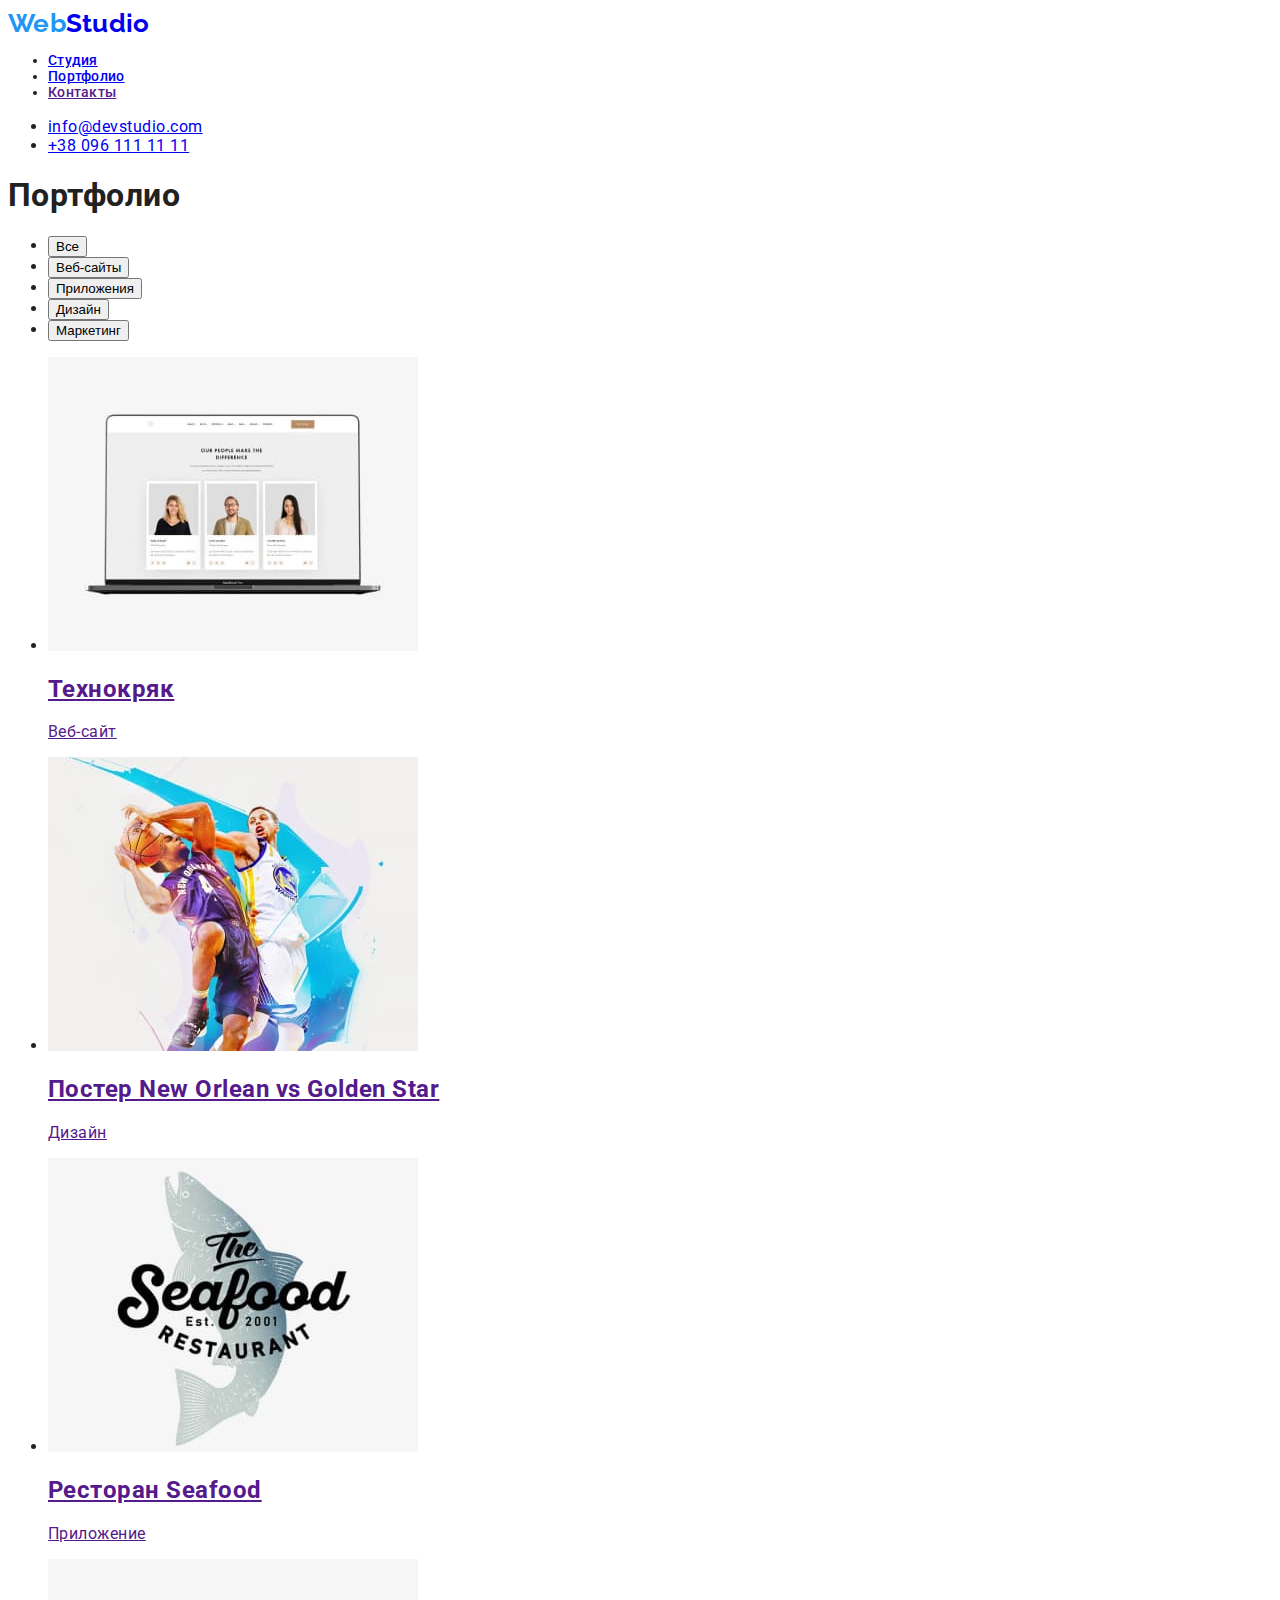
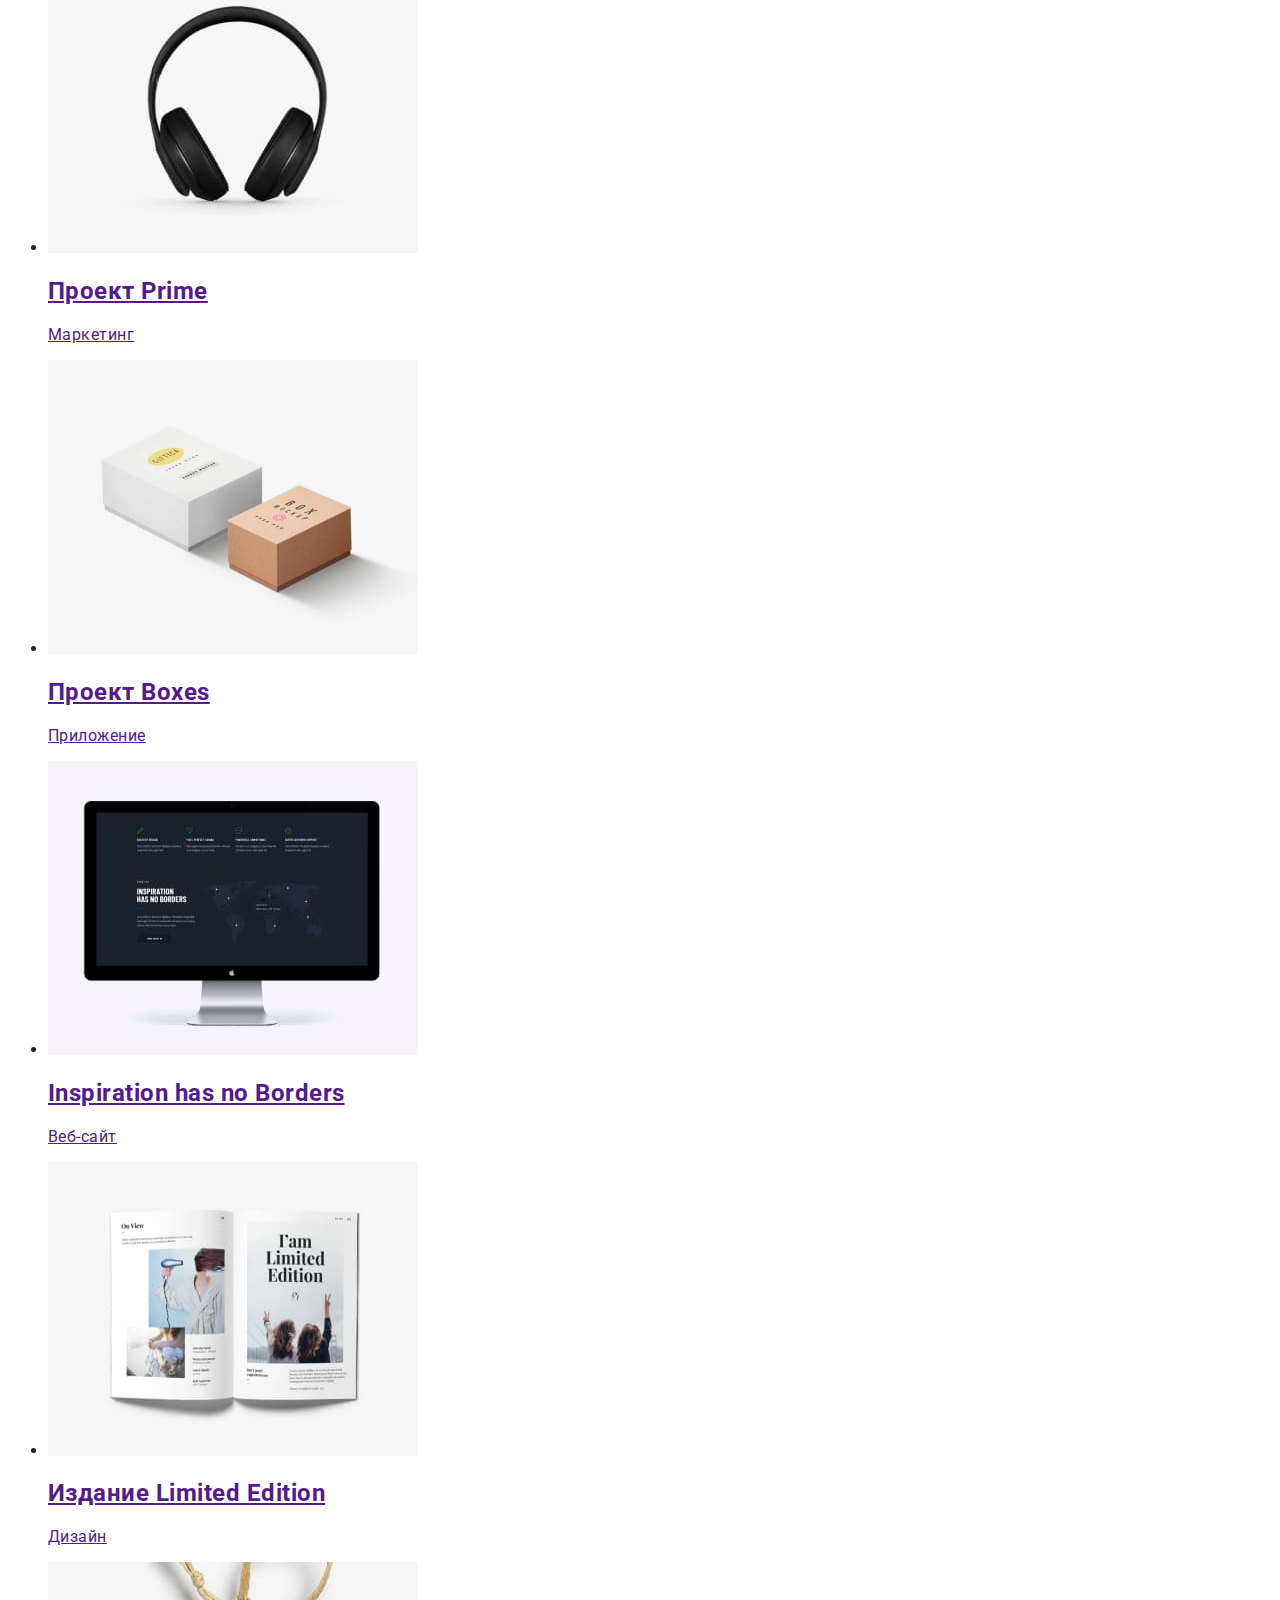
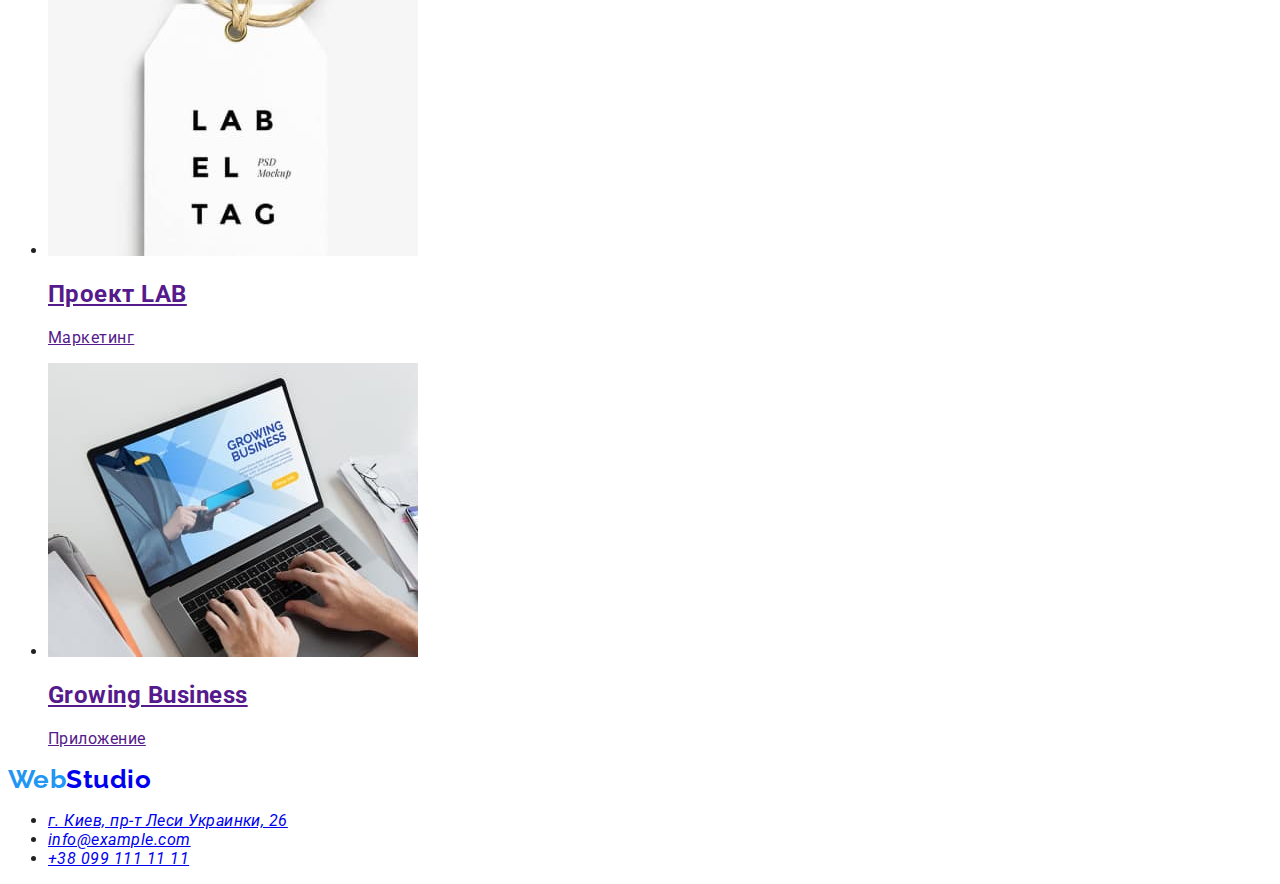
==== portfolio.html @ fef7ecb9 "добавив портфолио с классами, та трохи css" ====
<!DOCTYPE html>
<html lang="ru">
<head>
    <meta charset="UTF-8">
    <meta http-equiv="X-UA-Compatible" content="IE=edge">
    <meta name="viewport" content="width=device-width, initial-scale=1.0">
    <link rel="preconnect" href="https://fonts.googleapis.com">
    <link rel="preconnect" href="https://fonts.gstatic.com" crossorigin>
    <link href="https://fonts.googleapis.com/css2?family=Montserrat:wght@400;700&family=Raleway:wght@700&family=Roboto:wght@400;500;700;900&display=swap" 
    rel="stylesheet">
    <link rel="stylesheet" href="prettier.json">
    <link rel="stylesheet" href="./css/styles.css">
    <title>Web Studio</title>
</head>
<body>
    <header> 
        <nav class="navigation">
            <a class="logo" href="./index.html"><span class="logo-blue">Web</span>Studio</a>
            <ul class="navigation-list list">
                <li class="navigation-item"><a href="./index.html">Студия</a></li>
                <li class="navigation-item"><a href="./portfolio.html">Портфолио</a></li>
                <li class="navigation-item"><a href="">Контакты</a></li>
            </ul>
        </nav>
        <ul class="comtact-list list">
            <li><a href="mailto:info@devstudio.com">info@devstudio.com</a></li>
            <li><a href="tel:+380961111111">+38 096 111 11 11</a></li>
        </ul>
    </header>
        <main>
            <section>
                <h1>Портфолио</h1>
                <ul>
                    <li><button type="button">Все</button></li>
                    <li><button type="button">Веб-сайты</button></li>
                    <li><button type="button">Приложения</button></li>
                    <li><button type="button">Дизайн</button></li>
                    <li><button type="button">Маркетинг</button></li>
                </ul>
                <ul>
                    <li>
                        <a href=""><img src="./images/tech.jpg" alt="браузер на ноуте" width="370">
                            <h2>Технокряк</h2>
                            <p>Веб-сайт</p>
                        </a>
                        
                    </li>
                    <li>
                        <a href=""><img src="./images/basketball.jpg" alt="баскетбол" width="370">
                        <h2>Постер New Orlean vs Golden Star</h2>
                        <p>Дизайн</p>
                        </a>
                    </li>
                    <li>
                        <a href=""><img src="./images/seafood.jpg" alt="сиафуд лого" width="370">
                        <h2>Ресторан Seafood</h2>
                        <p>Приложение</p>
                        </a>
                    </li>
                    <li>
                        <a href=""><img src="./images/prime.jpg" alt="наушники" width="370">
                        <h2>Проект Prime</h2>
                        <p>Маркетинг</p> </a>
                    </li>
                    <li>
                        <a href=""><img src="./images/boxes.jpg" alt="коробки" width="370">
                        <h2>Проект Boxes</h2>
                        <p>Приложение</p></a>
                    </li>
                    <li>
                        <a href=""><img src="./images/insperation.jpg" alt="моноблок эпл" width="370">
                        <h2>Inspiration has no Borders</h2>
                        <p>Веб-сайт</p></a>
                    </li>
                    <li>
                        <a href=""><img src="./images/limited.jpg" alt="журнал" width="370">
                        <h2>Издание Limited Edition</h2>
                        <p>Дизайн</p></a>
                    </li>
                    <li>
                        <a href=""><img src="./images/lab.jpg" alt="бирка" width="370">
                        <h2>Проект LAB</h2>
                        <p>Маркетинг</p></a>
                    </li>
                    <li>
                        <a href=""><img src="./images/busines.jpg" alt="работа на ноутбуке" width="370">
                        <h2>Growing Business</h2>
                        <p>Приложение</p></a>
                    </li>
                </ul>

        </section>
    </main>
    <footer>
        <a class="logo" href="./index.html"><span class="logo-blue">Web</span>Studio</a>
        <address>
        <ul class="adress-list">
            <li class="adress-item">
                    <a href="https://goo.gl/maps/iJpznAyeSHseySaG7" target="_blank" class="noopener" rel="noreferrer noopener nofollow" >
                г. Киев, пр-т Леси Украинки, 26</a></li>
            <li class="adress-item"><a href="mailto:info@example.com">info@example.com</a></li>
            <li class="adress-item"><a href="tel:+380991111111">+38 099 111 11 11</a></li>
        </ul>
    </address>
    </footer>
    
</body>
</html>
---- css/styles.css ----
:root {
    --secondary-color: #757575;
    --prime-color: #212121;
    --accent-color: #2196F3;
    --background-color: #ffffff;
}

body {
    font-family:Roboto,'Raleway', sans-serif;
    color: var(--prime-color);
    background-color: var(--background-color);
    letter-spacing: 0.03em;
}

.logo { 
text-decoration: none;
font-family: "Raleway";
font-weight: 700;
font-size: 26px;
line-height: 1.19;
}

.navigation,
.navigation-list {
    font-weight: 500;
    font-size: 14px;
    line-height: 1.14;
    letter-spacing: 0.02em;
}
.logo-blue {
    color: var(--accent-color);
}

.navigation-item {
}
.comtact-list {
}
.hero { 
    background-color:#2F303A;
}
.hero-title {
font-style: normal;
font-weight: 900;
font-size: 44px;
line-height: 1.36;

text-align: center;
letter-spacing: 0.06em;
text-transform: uppercase;
color: #FFFFFF;
}
.hero-btn {
    width: 200px;
    height: 50px;
    left: 700px;
    top: 430px;
    background: var(--accent-color);
    box-shadow: 0px 4px 4px rgba(0, 0, 0, 0.15);
    border-radius: 4px;

    font-weight: 700;
    font-size: 16px;
    line-height: 1.88px;
    letter-spacing: 0.06em;
    color: #FFFFFF;
}
.features {
}
.features-title {
}
.title {
}
.feateres-list {
}
.features-item {
}
.busines {
}
.busines-title {
}
.busines-list {
}
.busines-item {
}
.team {
}
.team-title {
}
.team-list {
}
.team-member {
}
.adress-list {
}
.adress-item {
}
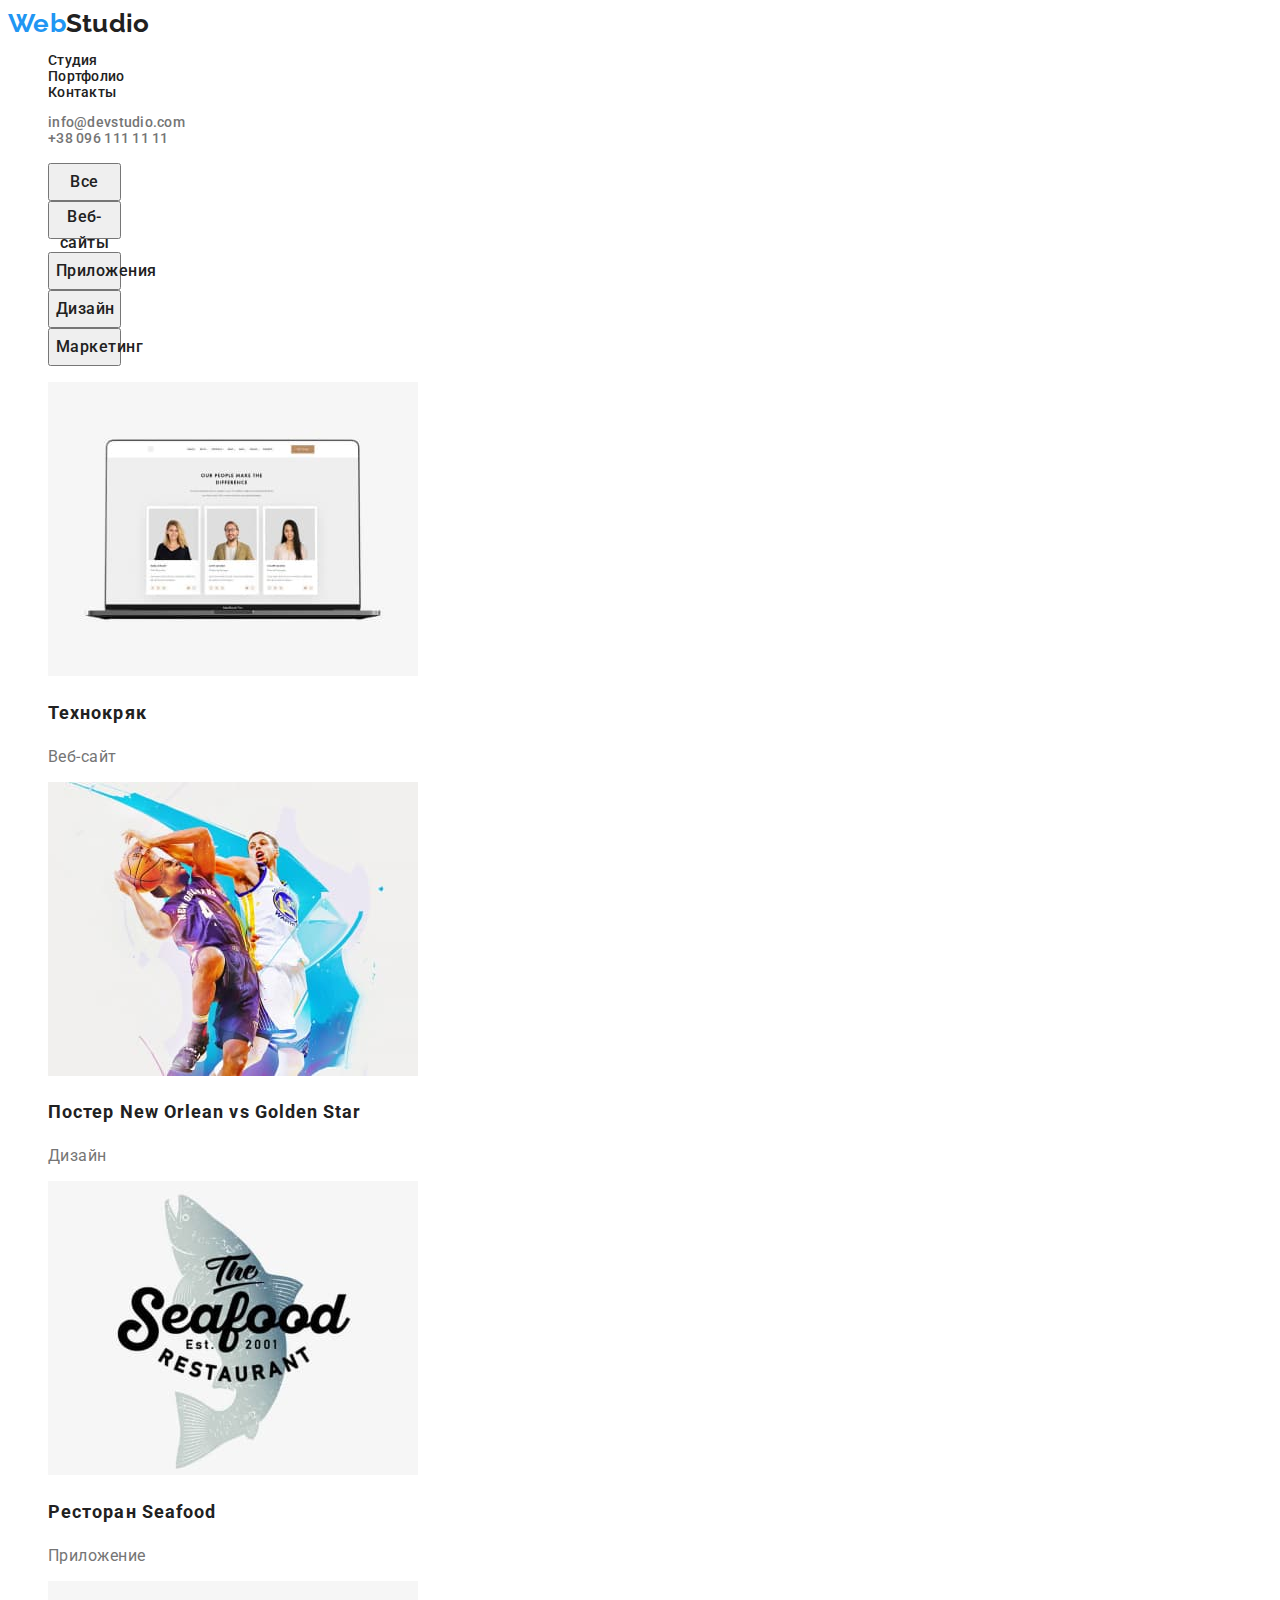
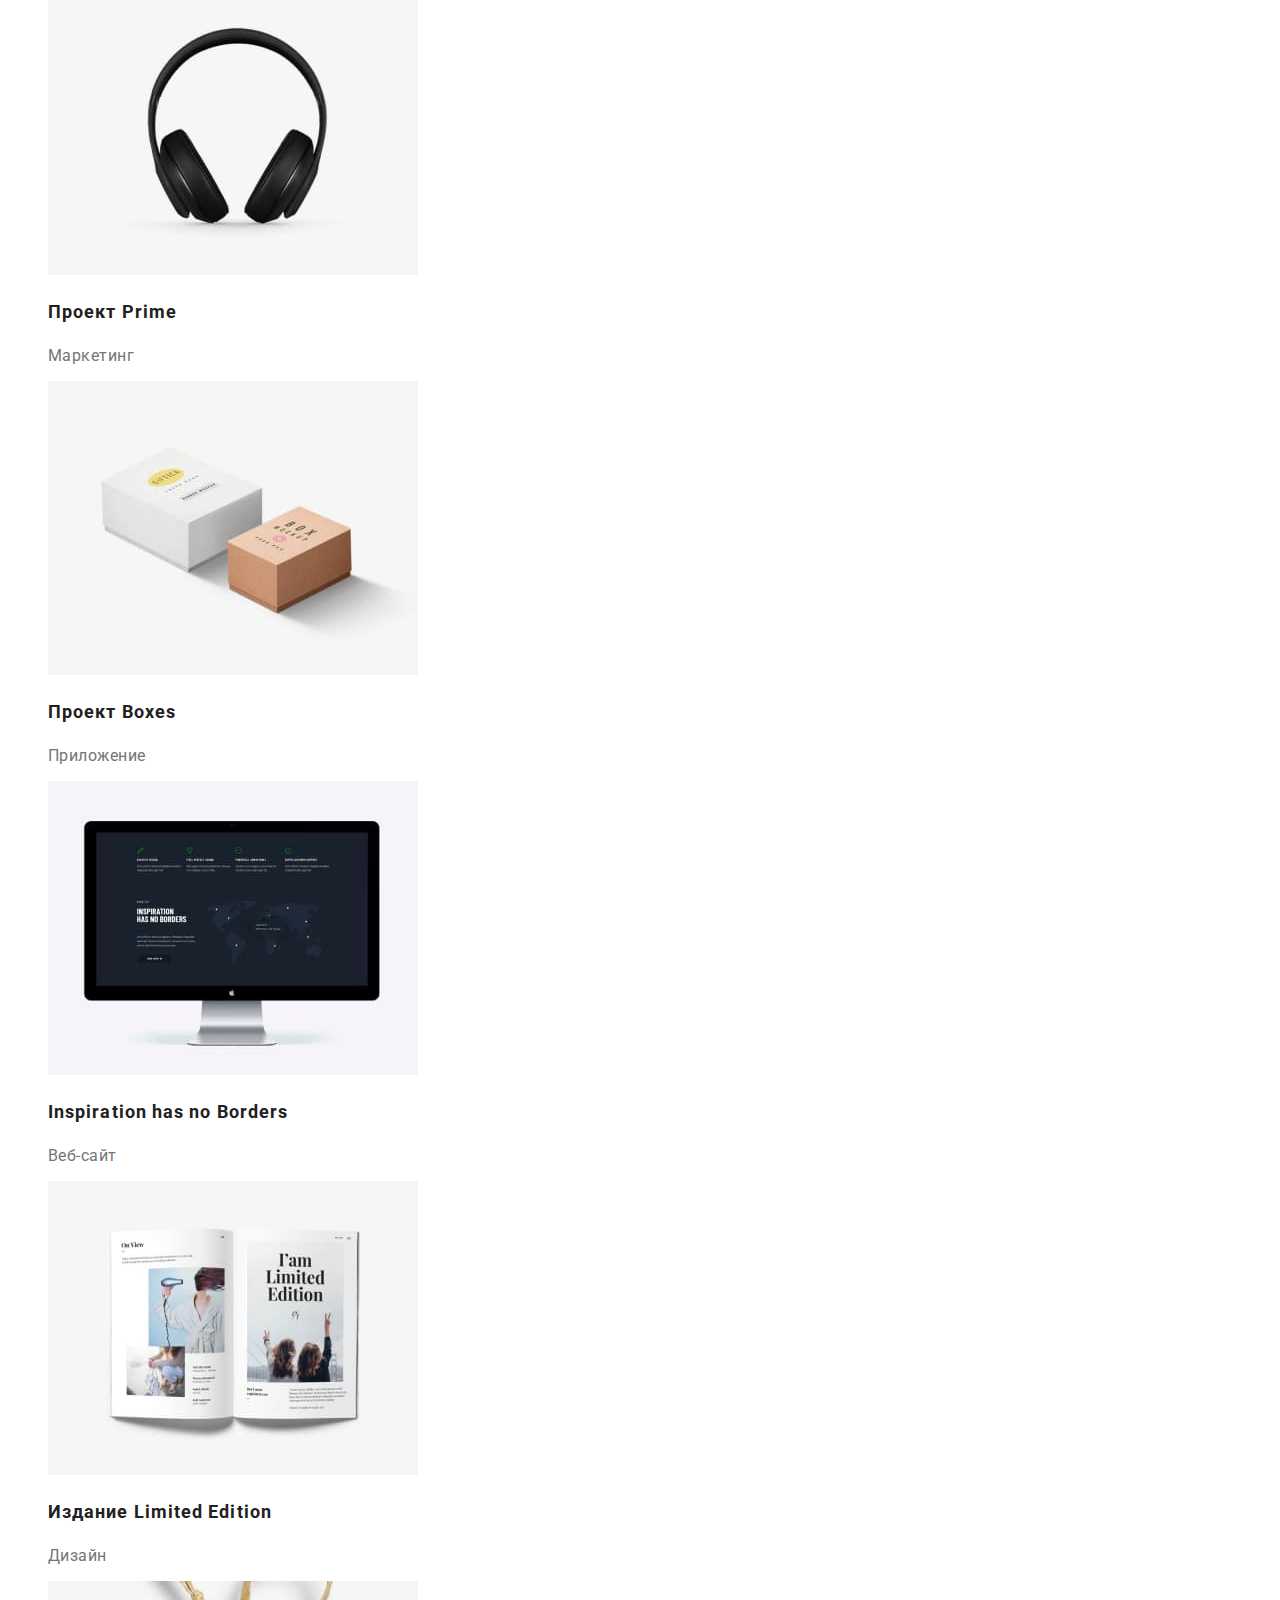
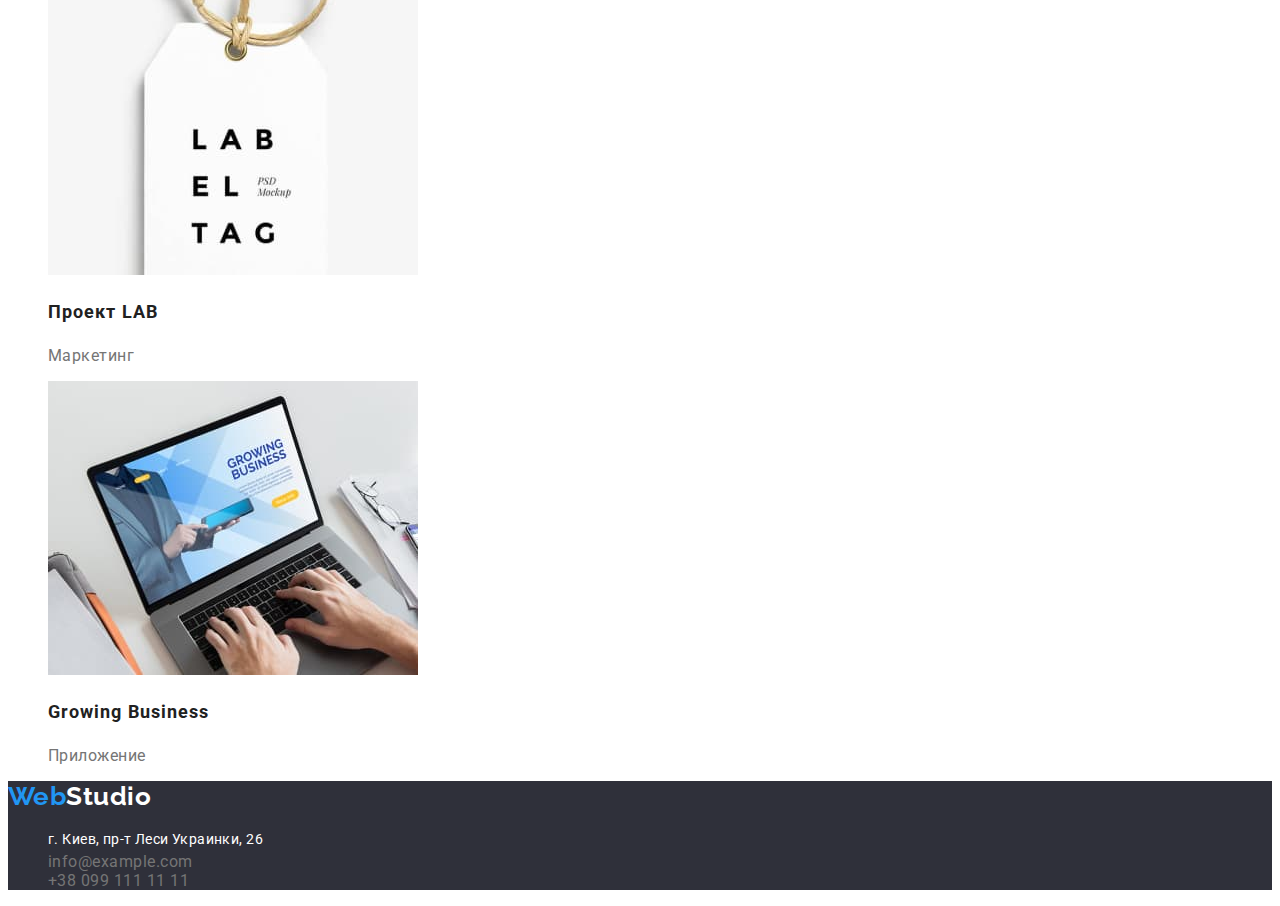
==== commit cc811c72: "finish homework" ====
--- a/portfolio.html
+++ b/portfolio.html
@@ -17,75 +17,75 @@
         <nav class="navigation">
             <a class="logo" href="./index.html"><span class="logo-blue">Web</span>Studio</a>
             <ul class="navigation-list list">
-                <li class="navigation-item"><a href="./index.html">Студия</a></li>
-                <li class="navigation-item"><a href="./portfolio.html">Портфолио</a></li>
-                <li class="navigation-item"><a href="">Контакты</a></li>
+                <li class="navigation-item"><a class="link" href="./index.html">Студия</a></li>
+                <li class="navigation-item"><a class="link" href="./portfolio.html">Портфолио</a></li>
+                <li class="navigation-item"><a class="link" href="">Контакты</a></li>
             </ul>
         </nav>
         <ul class="comtact-list list">
-            <li><a href="mailto:info@devstudio.com">info@devstudio.com</a></li>
-            <li><a href="tel:+380961111111">+38 096 111 11 11</a></li>
+            <li><a class="link" href="mailto:info@devstudio.com">info@devstudio.com</a></li>
+            <li><a class="link" href="tel:+380961111111">+38 096 111 11 11</a></li>
         </ul>
     </header>
         <main>
             <section>
-                <h1>Портфолио</h1>
-                <ul>
-                    <li><button type="button">Все</button></li>
-                    <li><button type="button">Веб-сайты</button></li>
-                    <li><button type="button">Приложения</button></li>
-                    <li><button type="button">Дизайн</button></li>
-                    <li><button type="button">Маркетинг</button></li>
+                <h1 class="visually-hidden">Портфолио</h1>
+                <ul class="filter-list">
+                    <li><button class="filter-btn" type="button">Все</button></li>
+                    <li><button class="filter-btn" type="button">Веб-сайты</button></li>
+                    <li><button class="filter-btn" type="button">Приложения</button></li>
+                    <li><button class="filter-btn" type="button">Дизайн</button></li>
+                    <li><button class="filter-btn" type="button">Маркетинг</button></li>
                 </ul>
-                <ul>
+                <ul class="portfolio-list">
                     <li>
-                        <a href=""><img src="./images/tech.jpg" alt="браузер на ноуте" width="370">
-                            <h2>Технокряк</h2>
+                        <a class="link" href=""><img src="./images/tech.jpg" alt="браузер на ноуте" width="370">
+                            <h2 class="portfolio-title">Технокряк</h2>
                             <p>Веб-сайт</p>
                         </a>
                         
                     </li>
                     <li>
-                        <a href=""><img src="./images/basketball.jpg" alt="баскетбол" width="370">
-                        <h2>Постер New Orlean vs Golden Star</h2>
-                        <p>Дизайн</p>
+                        <a class="link" href=""><img src="./images/basketball.jpg" alt="баскетбол" width="370">
+                            <h2 class="portfolio-title">Постер New Orlean vs Golden Star</h2>
+                            <p class="portfolio-text">Дизайн</p>
                         </a>
                     </li>
                     <li>
-                        <a href=""><img src="./images/seafood.jpg" alt="сиафуд лого" width="370">
-                        <h2>Ресторан Seafood</h2>
-                        <p>Приложение</p>
+                        <a class="link" href=""><img src="./images/seafood.jpg" alt="сиафуд лого" width="370">
+                            <h2 class="portfolio-title">Ресторан Seafood</h2>
+                            <p class="portfolio-text">Приложение</p>
                         </a>
                     </li>
                     <li>
-                        <a href=""><img src="./images/prime.jpg" alt="наушники" width="370">
-                        <h2>Проект Prime</h2>
-                        <p>Маркетинг</p> </a>
+                        <a class="link" href=""><img src="./images/prime.jpg" alt="наушники" width="370">
+                            <h2 class="portfolio-title">Проект Prime</h2>
+                            <p class="portfolio-text">Маркетинг</p> </a>
                     </li>
                     <li>
-                        <a href=""><img src="./images/boxes.jpg" alt="коробки" width="370">
-                        <h2>Проект Boxes</h2>
-                        <p>Приложение</p></a>
+                        <a class="link" href=""><img src="./images/boxes.jpg" alt="коробки" width="370">
+                            <h2 class="portfolio-title">Проект Boxes</h2>
+                            <p class="portfolio-text">Приложение</p></a>
                     </li>
                     <li>
-                        <a href=""><img src="./images/insperation.jpg" alt="моноблок эпл" width="370">
-                        <h2>Inspiration has no Borders</h2>
-                        <p>Веб-сайт</p></a>
+                        <a class="link" href=""><img src="./images/insperation.jpg" alt="моноблок эпл" width="370">
+                            <h2 class="portfolio-title">Inspiration has no Borders</h2>
+                            <p class="portfolio-text">Веб-сайт</p></a>
                     </li>
                     <li>
-                        <a href=""><img src="./images/limited.jpg" alt="журнал" width="370">
-                        <h2>Издание Limited Edition</h2>
-                        <p>Дизайн</p></a>
+                        <a class="link" href=""><img src="./images/limited.jpg" alt="журнал" width="370">
+                            <h2 class="portfolio-title">Издание Limited Edition</h2>
+                            <p class="portfolio-text">Дизайн</p></a>
                     </li>
                     <li>
-                        <a href=""><img src="./images/lab.jpg" alt="бирка" width="370">
-                        <h2>Проект LAB</h2>
-                        <p>Маркетинг</p></a>
+                        <a class="link" href=""><img src="./images/lab.jpg" alt="бирка" width="370">
+                            <h2 class="portfolio-title">Проект LAB</h2>
+                            <p class="portfolio-text">Маркетинг</p></a>
                     </li>
                     <li>
-                        <a href=""><img src="./images/busines.jpg" alt="работа на ноутбуке" width="370">
-                        <h2>Growing Business</h2>
-                        <p>Приложение</p></a>
+                        <a class="link" href=""><img src="./images/busines.jpg" alt="работа на ноутбуке" width="370">
+                            <h2 class="portfolio-title">Growing Business</h2>
+                            <p class="portfolio-text">Приложение</p></a>
                     </li>
                 </ul>
 
@@ -95,11 +95,11 @@
         <a class="logo" href="./index.html"><span class="logo-blue">Web</span>Studio</a>
         <address>
         <ul class="adress-list">
-            <li class="adress-item">
-                    <a href="https://goo.gl/maps/iJpznAyeSHseySaG7" target="_blank" class="noopener" rel="noreferrer noopener nofollow" >
+            <li class="adress-item adress">
+                <a class="link" href="https://goo.gl/maps/iJpznAyeSHseySaG7" target="_blank" rel="noreferrer noopener nofollow" >
                 г. Киев, пр-т Леси Украинки, 26</a></li>
-            <li class="adress-item"><a href="mailto:info@example.com">info@example.com</a></li>
-            <li class="adress-item"><a href="tel:+380991111111">+38 099 111 11 11</a></li>
+            <li class="adress-item"><a class="link" href="mailto:info@example.com">info@example.com</a></li>
+            <li class="adress-item"><a class="link" href="tel:+380991111111">+38 099 111 11 11</a></li>
         </ul>
     </address>
     </footer>
--- a/css/styles.css
+++ b/css/styles.css
@@ -6,11 +6,13 @@
 }
 
 body {
-    font-family:Roboto,'Raleway', sans-serif;
+    font-family:Roboto, sans-serif;
     color: var(--prime-color);
     background-color: var(--background-color);
     letter-spacing: 0.03em;
 }
+
+/* Header */
 
 .logo { 
 text-decoration: none;
@@ -18,10 +20,12 @@
 font-weight: 700;
 font-size: 26px;
 line-height: 1.19;
+color: #212121;
 }
 
 .navigation,
 .navigation-list {
+    list-style: none;
     font-weight: 500;
     font-size: 14px;
     line-height: 1.14;
@@ -31,10 +35,33 @@
     color: var(--accent-color);
 }
 
-.navigation-item {
-}
+.link {
+    text-decoration: none;
+    color: var(--secondary-color);
+    
+}
+
+.navigation-item>.link {
+    color: var(--prime-color);
+}
+
+.link:hover,
+.link:focus {
+    color: var(--accent-color);
+}
+
+
 .comtact-list {
-}
+    list-style: none;
+    font-weight: 500;
+    font-size: 14px;
+    line-height: 1.14;
+    letter-spacing: 0.02em;
+
+    color: var(--secondary-color);
+}
+
+/* -----------------------------------------------Hero */
 .hero { 
     background-color:#2F303A;
 }
@@ -60,37 +87,163 @@
 
     font-weight: 700;
     font-size: 16px;
-    line-height: 1.88px;
+    line-height: 1.88;
     letter-spacing: 0.06em;
     color: #FFFFFF;
-}
-.features {
+
+    cursor: pointer;
+}
+.hero-btn:hover,
+.hero-btn:focus {
+    background-color: #188CE8;
+}
+
+/* ---------------------------------------------------features */
+.features { 
+}
+.visually-hidden {
+        position: absolute;
+        white-space: nowrap;
+        width: 1px;
+        height: 1px;
+        overflow: hidden;
+        border: 0;
+        padding: 0;
+        clip: rect(0 0 0 0);
+        clip-path: inset(50%);
+        margin: -1px;
 }
 .features-title {
-}
-.title {
+    font-weight: 700;
+    font-size: 14px;
+    line-height: 1.14;
+    text-transform: uppercase;
 }
 .feateres-list {
-}
-.features-item {
-}
+    list-style: none ;
+}
+.features-text {
+    font-size: 14px;
+    line-height: 1.71;
+    letter-spacing: 0.03em;
+    color: var(--secondary-color);
+}
+
+/* -----------------------------------------------------Чем мы занимаемся */
 .busines {
 }
 .busines-title {
+    font-weight: 700;
+    font-size: 36px;
+    line-height: 1.17;
+    text-align: center;
 }
 .busines-list {
 }
 .busines-item {
-}
-.team {
+    list-style: none;
+}
+
+/* ---------------------------------------------------------team */
+.team { 
+    background-color: 
+    #F5F4FA;
 }
 .team-title {
+    font-style: normal;
+    font-weight: 700;
+    font-size: 36px;
+    line-height: 1.17;
+    text-align: center;
+    letter-spacing: 0.03em;
+
+    color: var(--prime-color);
+
 }
 .team-list {
+    list-style: none;
 }
 .team-member {
-}
-.adress-list {
-}
-.adress-item {
-}
+    background-color: var(--background-color);
+}
+.team-member-name {
+    font-weight: 500;
+    font-size: 16px;
+    line-height: 1.19;
+    text-align: center;
+    color: var(--prime-color);
+}
+
+.team-position {
+font-size: 16px;
+line-height: 1.19;
+text-align: center;
+color: var(--secondary-color);
+}
+ /* ------------------------------------------------------------------footer */
+footer {
+    background-color: #2F303A;
+}
+address {
+    font-style: normal;
+}
+.adress-list { 
+    list-style: none;
+    
+}
+.adress>.link {
+    font-size: 14px;
+    line-height: 1.71;
+    letter-spacing: 0.03em;
+    color: #FFFFFF;
+}
+footer .logo {
+    color: #FFFFFF;
+}
+
+/* =================================================Portfolio */
+
+.portfolio-title {
+    font-weight: 700;
+    font-size: 18px;
+    line-height: 2;
+    letter-spacing: 0.06em;
+    color: var(--prime-color);
+}
+
+.portfolio-list,
+.filter-list {
+    text-decoration: none;
+    list-style: none;
+}
+
+.filter-btn {
+font-family: 'Roboto';
+font-weight: 500;
+font-size: 16px;
+line-height: 1.62;
+text-align: center;
+letter-spacing: 0.03em;
+color: var(--prime-color);
+
+width: 73px;
+    height: 38px;
+    left: 495px;
+    top: 174px;
+
+    cursor: pointer;
+}
+.filter-btn:hover,
+.filter-btn:focus {
+    width: 73px;
+    height: 38px;
+    left: 495px;
+    top: 174px;
+
+    color: #ffffff;
+    background: #2196F3;
+/* shadow-middle */
+
+box-shadow: 0px 3px 1px rgba(0, 0, 0, 0.1), 0px 1px 2px rgba(0, 0, 0, 0.08), 0px 2px 2px rgba(0, 0, 0, 0.12);
+border-radius: 4px;
+}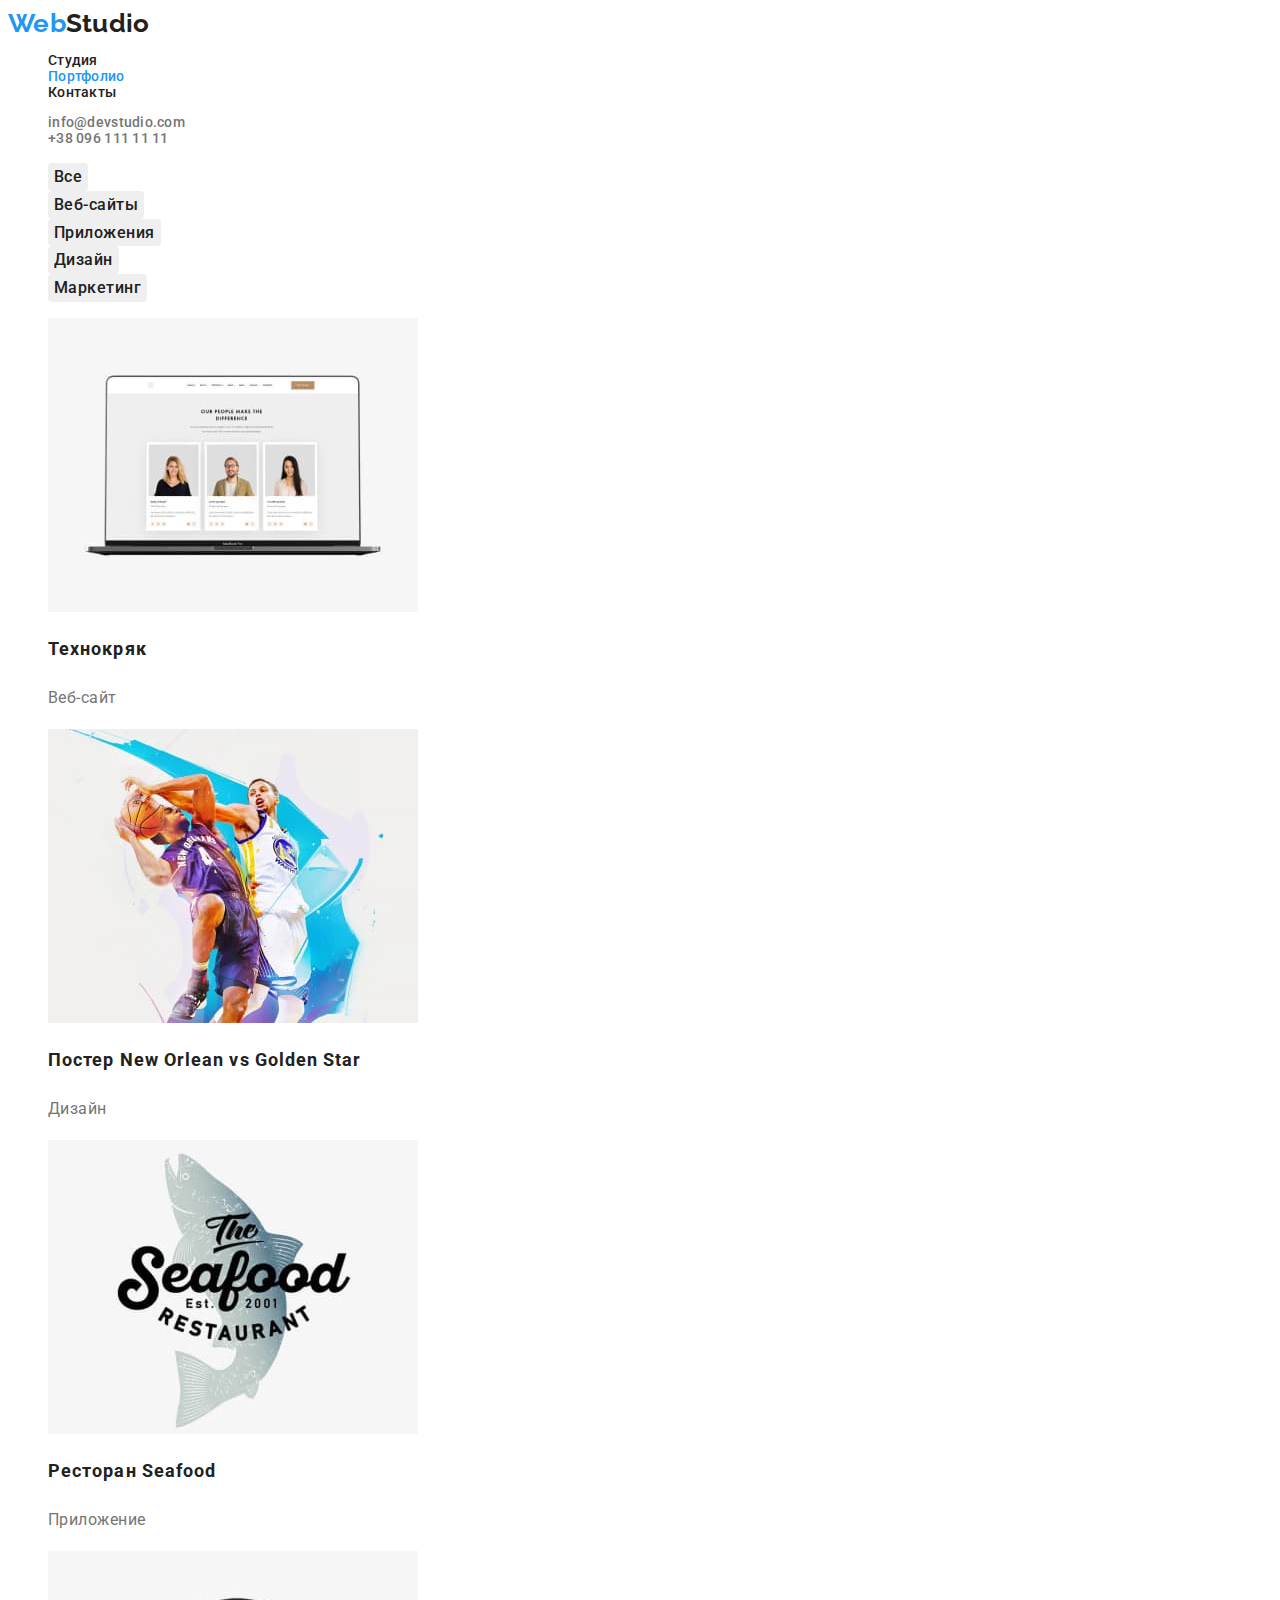
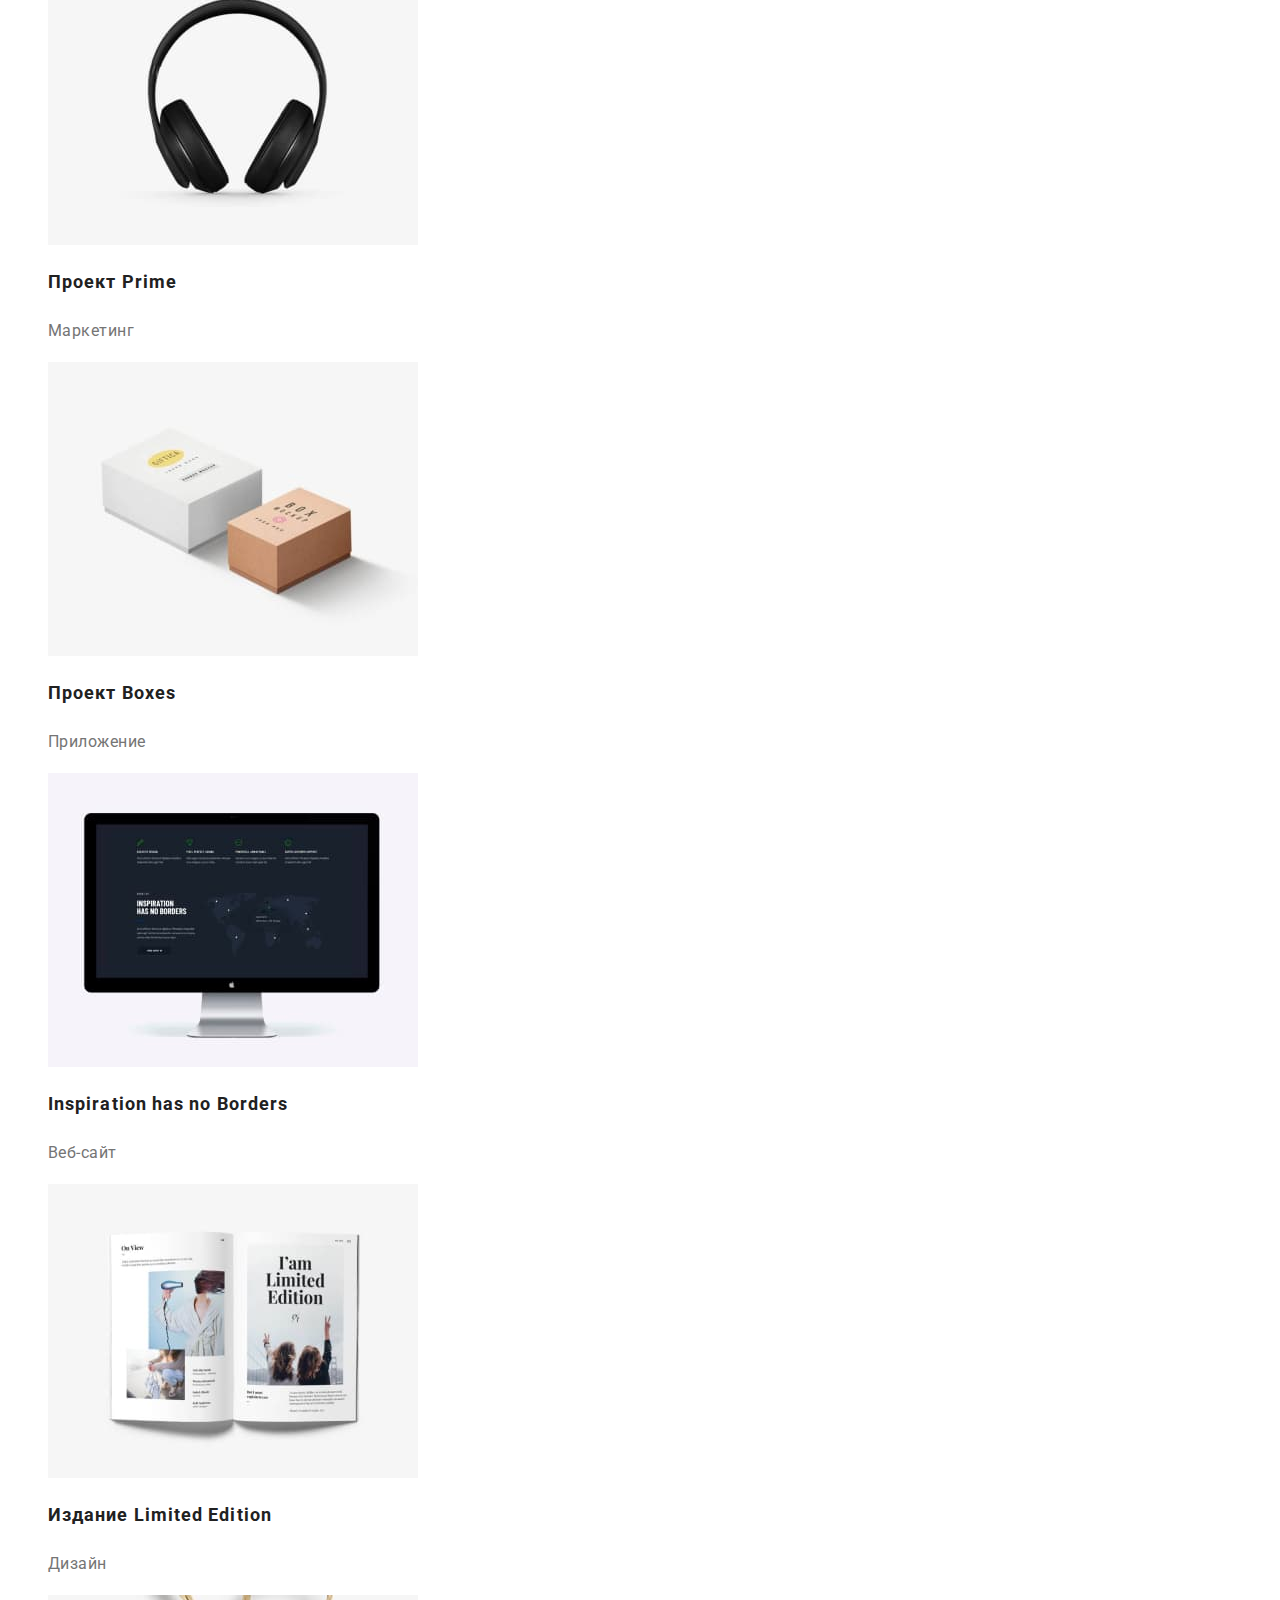
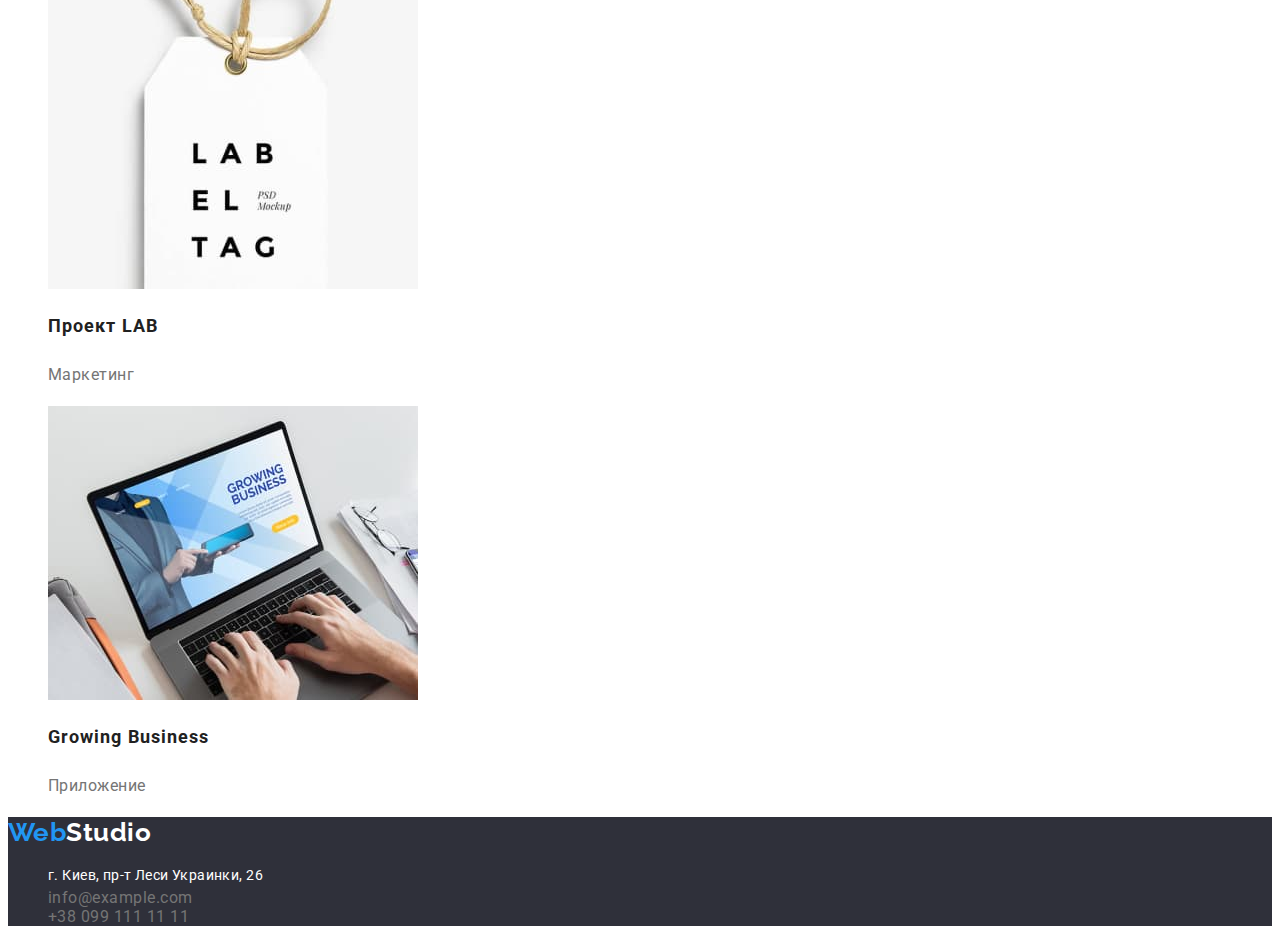
==== commit 7d7513d6: "fix after mentor check" ====
--- a/portfolio.html
+++ b/portfolio.html
@@ -18,7 +18,7 @@
             <a class="logo" href="./index.html"><span class="logo-blue">Web</span>Studio</a>
             <ul class="navigation-list list">
                 <li class="navigation-item"><a class="link" href="./index.html">Студия</a></li>
-                <li class="navigation-item"><a class="link" href="./portfolio.html">Портфолио</a></li>
+                <li class="navigation-item"><a class="link curent" href="./portfolio.html">Портфолио</a></li>
                 <li class="navigation-item"><a class="link" href="">Контакты</a></li>
             </ul>
         </nav>
@@ -41,7 +41,7 @@
                     <li>
                         <a class="link" href=""><img src="./images/tech.jpg" alt="браузер на ноуте" width="370">
                             <h2 class="portfolio-title">Технокряк</h2>
-                            <p>Веб-сайт</p>
+                            <p class="portfolio-text">Веб-сайт</p>
                         </a>
                         
                     </li>
--- a/css/styles.css
+++ b/css/styles.css
@@ -15,12 +15,12 @@
 /* Header */
 
 .logo { 
-text-decoration: none;
-font-family: "Raleway";
-font-weight: 700;
-font-size: 26px;
-line-height: 1.19;
-color: #212121;
+    text-decoration: none;
+    font-family: "Raleway";
+    font-weight: 700;
+    font-size: 26px;
+    line-height: 1.19;
+    color: #212121;
 }
 
 .navigation,
@@ -43,6 +43,10 @@
 
 .navigation-item>.link {
     color: var(--prime-color);
+}
+
+.navigation-item>.curent {
+    color: var(--accent-color);
 }
 
 .link:hover,
@@ -65,25 +69,22 @@
 .hero { 
     background-color:#2F303A;
 }
-.hero-title {
-font-style: normal;
-font-weight: 900;
-font-size: 44px;
-line-height: 1.36;
-
-text-align: center;
-letter-spacing: 0.06em;
-text-transform: uppercase;
-color: #FFFFFF;
+.hero-title {    
+    font-style: normal;    
+    font-weight: 900;    
+    font-size: 44px;    
+    line-height: 1.36;
+    text-align: center;    
+    letter-spacing: 0.06em;    
+    text-transform: uppercase;    
+    color: #FFFFFF;
 }
 .hero-btn {
-    width: 200px;
-    height: 50px;
-    left: 700px;
-    top: 430px;
+    font-family: inherit;
     background: var(--accent-color);
     box-shadow: 0px 4px 4px rgba(0, 0, 0, 0.15);
     border-radius: 4px;
+    border: none;
 
     font-weight: 700;
     font-size: 16px;
@@ -102,16 +103,16 @@
 .features { 
 }
 .visually-hidden {
-        position: absolute;
-        white-space: nowrap;
-        width: 1px;
-        height: 1px;
-        overflow: hidden;
-        border: 0;
-        padding: 0;
-        clip: rect(0 0 0 0);
-        clip-path: inset(50%);
-        margin: -1px;
+    position: absolute;
+    white-space: nowrap;
+    width: 1px;
+    height: 1px;
+    overflow: hidden;
+    border: 0;
+    padding: 0;
+    clip: rect(0 0 0 0);
+    clip-path: inset(50%);
+    margin: -1px;
 }
 .features-title {
     font-weight: 700;
@@ -150,7 +151,6 @@
     #F5F4FA;
 }
 .team-title {
-    font-style: normal;
     font-weight: 700;
     font-size: 36px;
     line-height: 1.17;
@@ -175,10 +175,9 @@
 }
 
 .team-position {
-font-size: 16px;
-line-height: 1.19;
-text-align: center;
-color: var(--secondary-color);
+    line-height: 1.19;
+    text-align: center;
+    color: var(--secondary-color);
 }
  /* ------------------------------------------------------------------footer */
 footer {
@@ -211,6 +210,13 @@
     color: var(--prime-color);
 }
 
+.portfolio-text {
+font-size: 16px;
+line-height: 1.88;
+letter-spacing: 0.03em;
+color: var(--secondary-color);
+}
+
 .portfolio-list,
 .filter-list {
     text-decoration: none;
@@ -218,32 +224,22 @@
 }
 
 .filter-btn {
-font-family: 'Roboto';
-font-weight: 500;
-font-size: 16px;
-line-height: 1.62;
-text-align: center;
-letter-spacing: 0.03em;
-color: var(--prime-color);
-
-width: 73px;
-    height: 38px;
-    left: 495px;
-    top: 174px;
+    font-family: inherit;
+    font-weight: 500;
+    font-size: 16px;
+    line-height: 1.62;
+    text-align: center;
+    letter-spacing: 0.03em;
+    color: var(--prime-color);
+    border-radius: 4px;
+    border: none;
 
     cursor: pointer;
 }
 .filter-btn:hover,
 .filter-btn:focus {
-    width: 73px;
-    height: 38px;
-    left: 495px;
-    top: 174px;
-
     color: #ffffff;
     background: #2196F3;
-/* shadow-middle */
-
-box-shadow: 0px 3px 1px rgba(0, 0, 0, 0.1), 0px 1px 2px rgba(0, 0, 0, 0.08), 0px 2px 2px rgba(0, 0, 0, 0.12);
-border-radius: 4px;
-}+
+    box-shadow: 0px 3px 1px rgba(0, 0, 0, 0.1), 0px 1px 2px rgba(0, 0, 0, 0.08), 0px 2px 2px rgba(0, 0, 0, 0.12);
+}
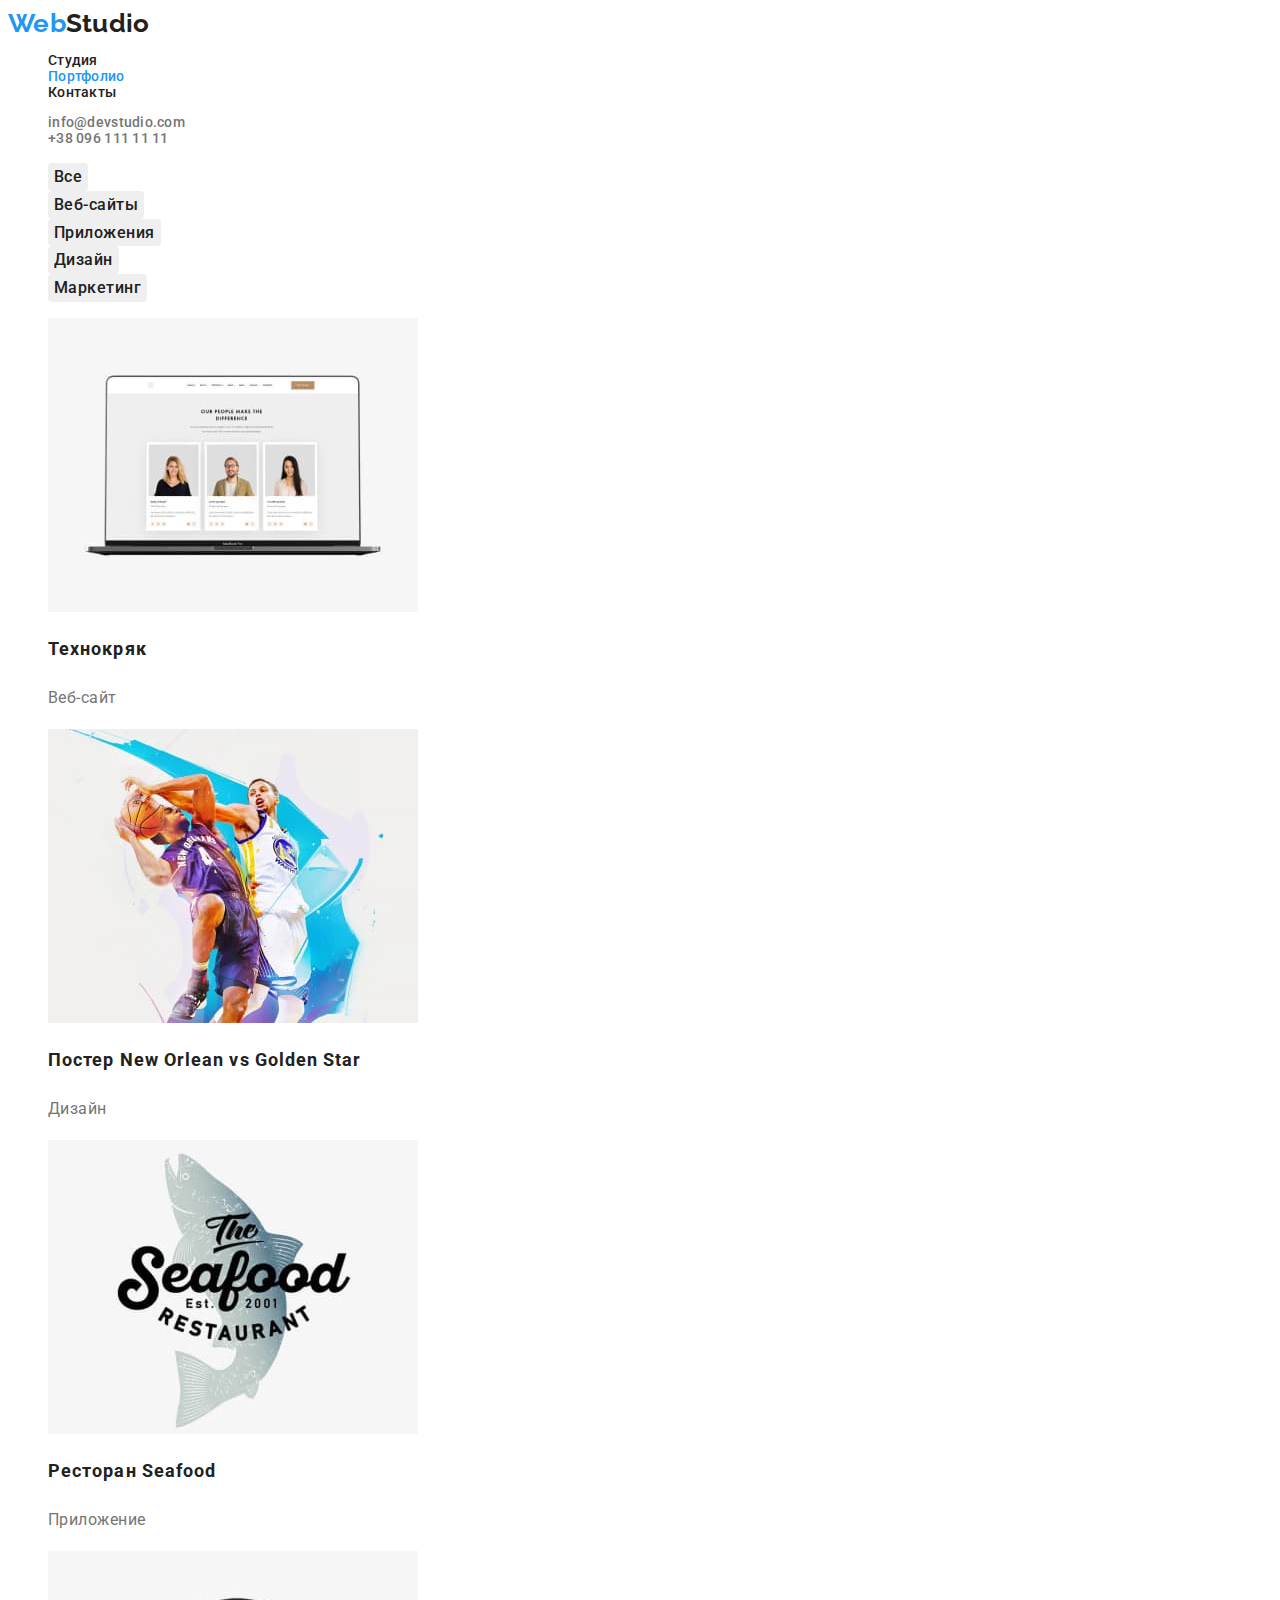
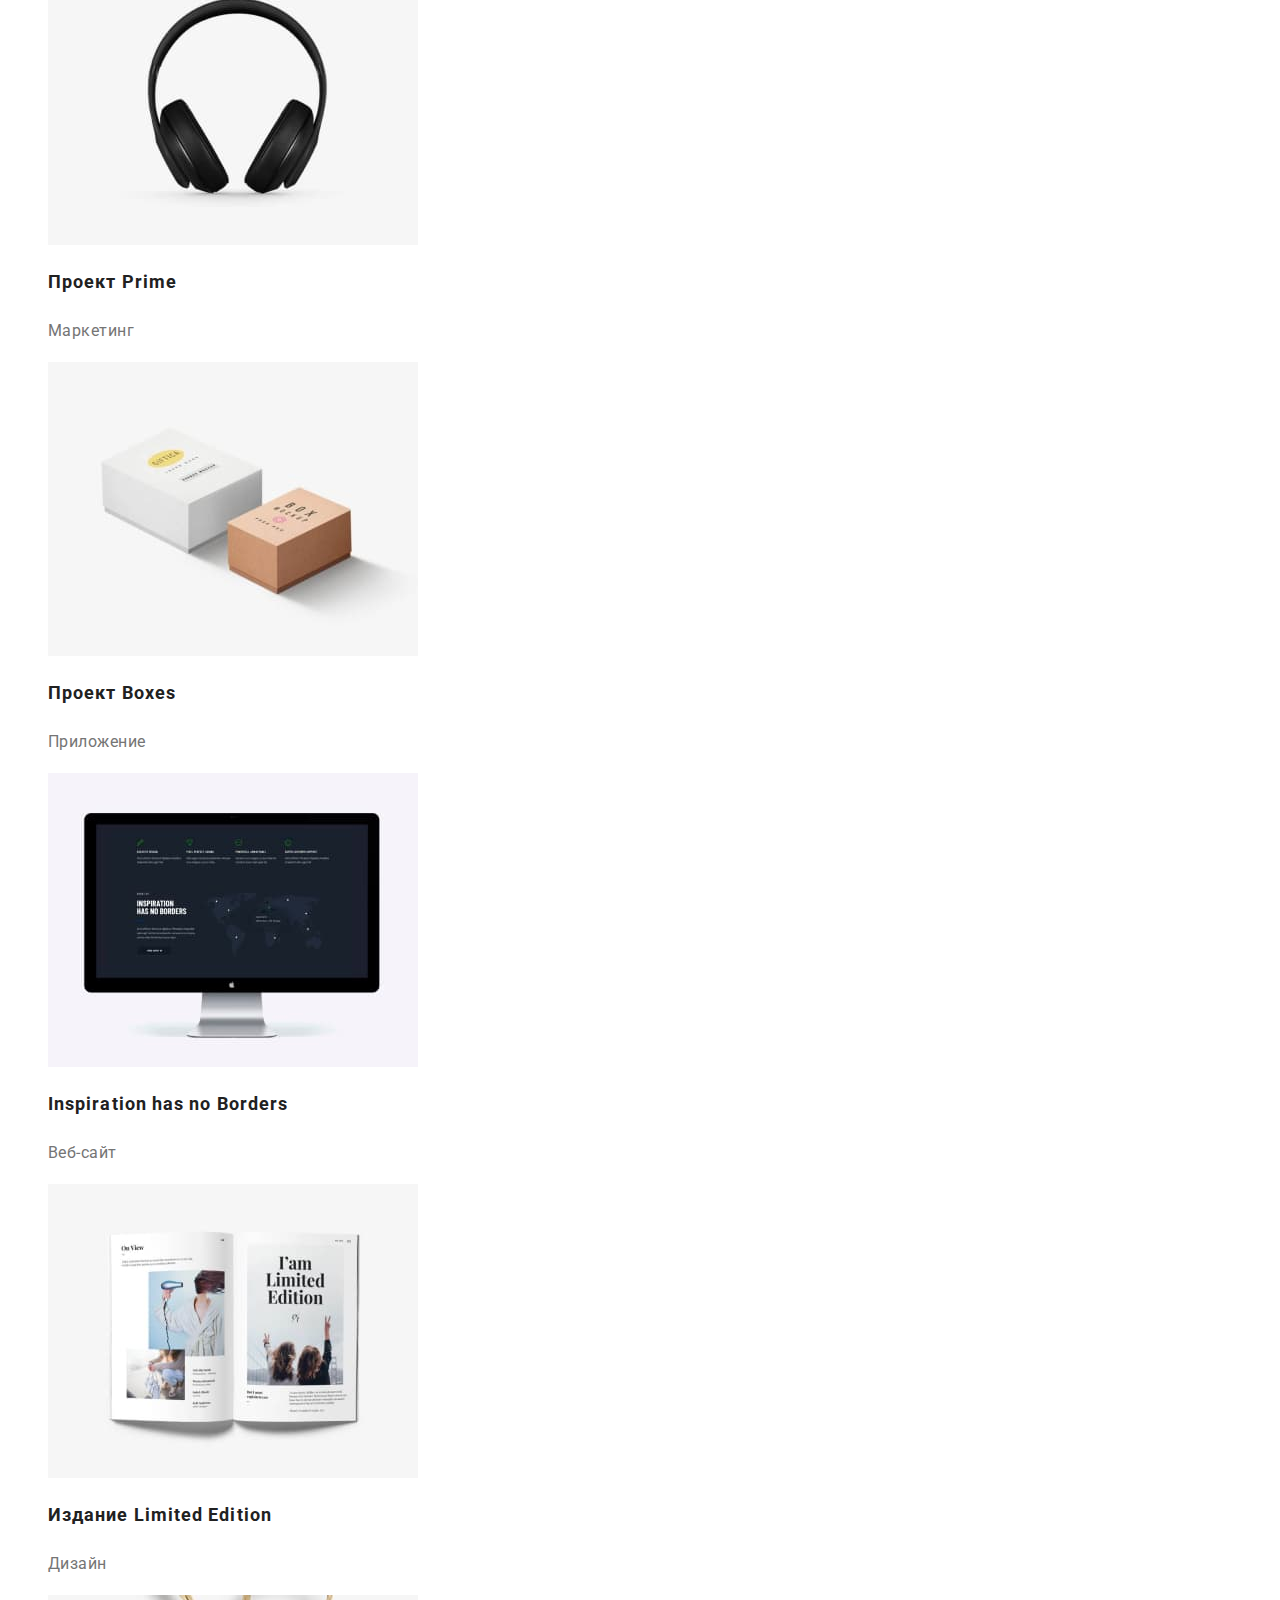
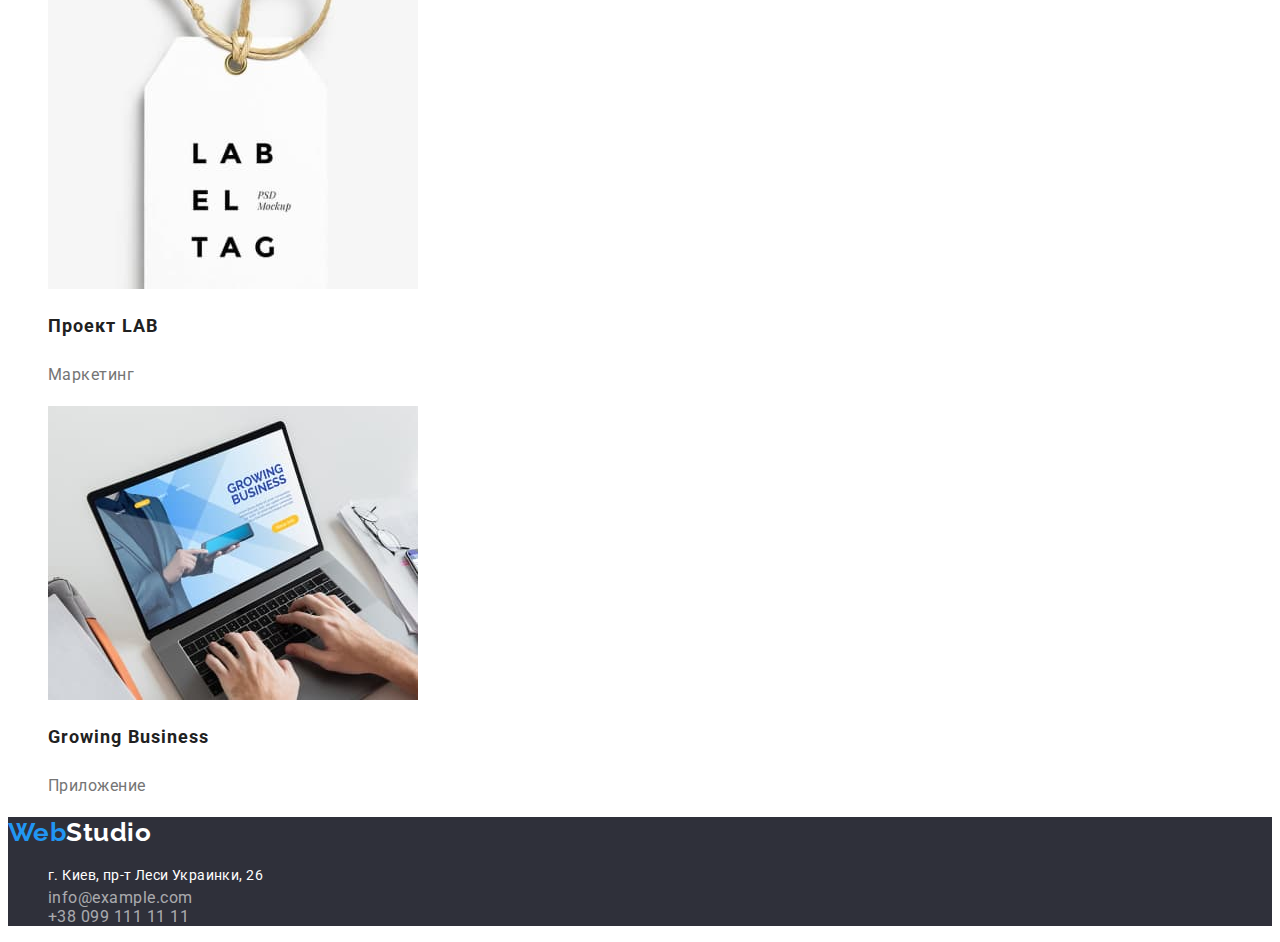
==== commit 430a2ea8: "final fix" ====
--- a/portfolio.html
+++ b/portfolio.html
@@ -98,8 +98,8 @@
             <li class="adress-item adress">
                 <a class="link" href="https://goo.gl/maps/iJpznAyeSHseySaG7" target="_blank" rel="noreferrer noopener nofollow" >
                 г. Киев, пр-т Леси Украинки, 26</a></li>
-            <li class="adress-item"><a class="link" href="mailto:info@example.com">info@example.com</a></li>
-            <li class="adress-item"><a class="link" href="tel:+380991111111">+38 099 111 11 11</a></li>
+            <li class="adress-item"><a class="link contact" href="mailto:info@example.com">info@example.com</a></li>
+            <li class="adress-item"><a class="link contact" href="tel:+380991111111">+38 099 111 11 11</a></li>
         </ul>
     </address>
     </footer>
--- a/css/styles.css
+++ b/css/styles.css
@@ -196,6 +196,9 @@
     letter-spacing: 0.03em;
     color: #FFFFFF;
 }
+.contact {
+color: rgba(255, 255, 255, 0.6);
+}
 footer .logo {
     color: #FFFFFF;
 }
@@ -211,7 +214,6 @@
 }
 
 .portfolio-text {
-font-size: 16px;
 line-height: 1.88;
 letter-spacing: 0.03em;
 color: var(--secondary-color);
@@ -243,3 +245,4 @@
 
     box-shadow: 0px 3px 1px rgba(0, 0, 0, 0.1), 0px 1px 2px rgba(0, 0, 0, 0.08), 0px 2px 2px rgba(0, 0, 0, 0.12);
 }
+
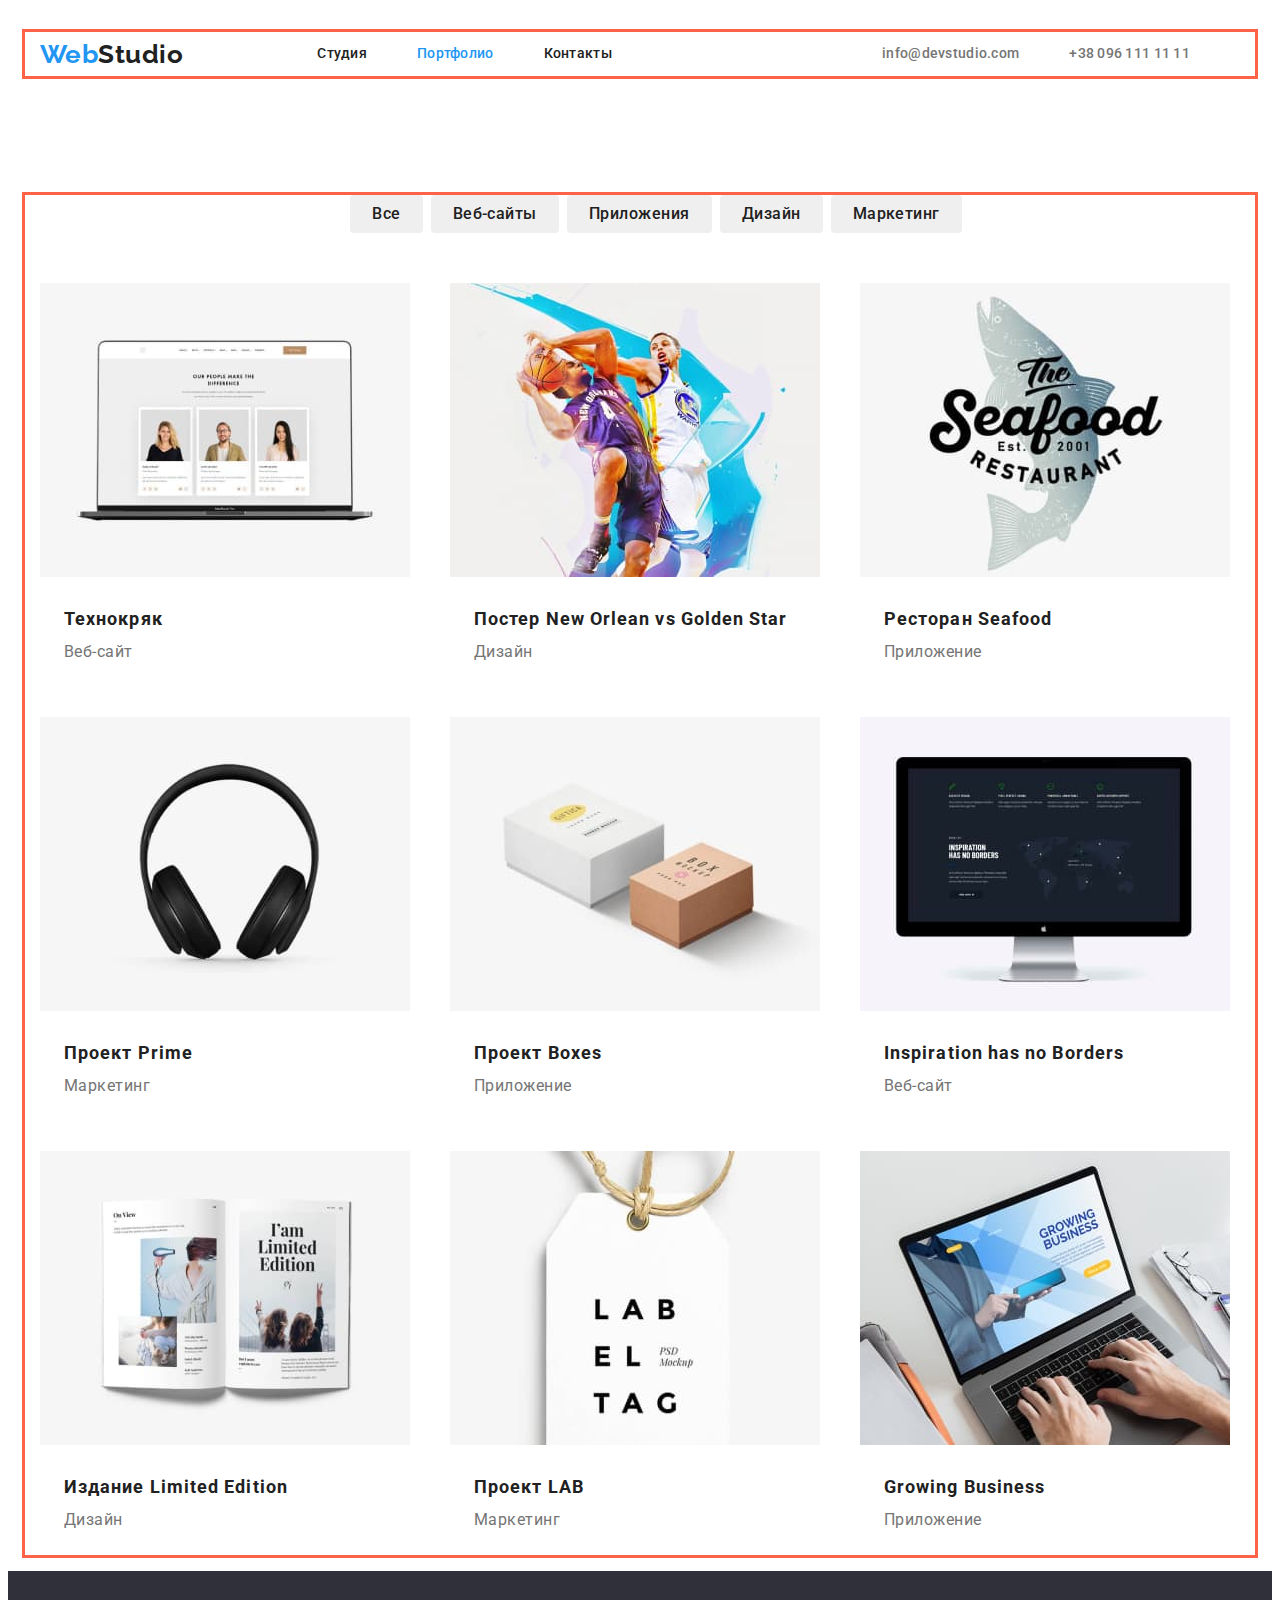
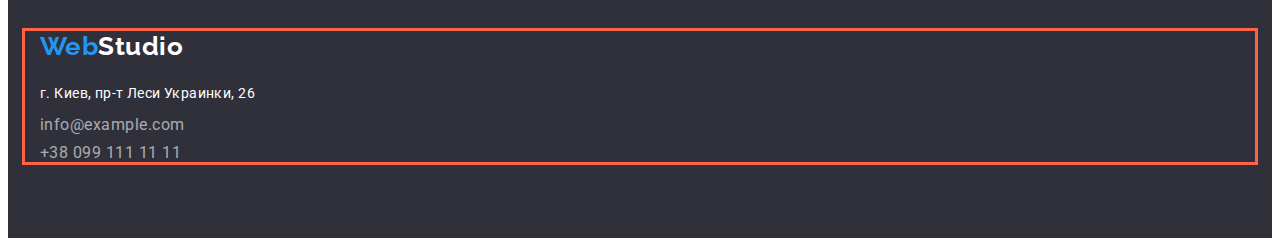
==== commit 5a2b1b6b: "home work finish" ====
--- a/portfolio.html
+++ b/portfolio.html
@@ -8,100 +8,122 @@
     <link rel="preconnect" href="https://fonts.gstatic.com" crossorigin>
     <link href="https://fonts.googleapis.com/css2?family=Montserrat:wght@400;700&family=Raleway:wght@700&family=Roboto:wght@400;500;700;900&display=swap" 
     rel="stylesheet">
-    <link rel="stylesheet" href="prettier.json">
+    <!-- <link rel="stylesheet" href="prettier.json"> -->
+    <link rel="stylesheet" href="https://cdnjs.cloudflare.com/ajax/libs/modern-normalize/1.1.0/modern-normalize.min.css" 
+    integrity="sha512-wpPYUAdjBVSE4KJnH1VR1HeZfpl1ub8YT/NKx4PuQ5NmX2tKuGu6U/JRp5y+Y8XG2tV+wKQpNHVUX03MfMFn9Q==" 
+    crossorigin="anonymous" referrerpolicy="no-referrer" />
     <link rel="stylesheet" href="./css/styles.css">
     <title>Web Studio</title>
 </head>
 <body>
-    <header> 
-        <nav class="navigation">
+    <header class="header"> 
+        <div class="container">
             <a class="logo" href="./index.html"><span class="logo-blue">Web</span>Studio</a>
-            <ul class="navigation-list list">
-                <li class="navigation-item"><a class="link" href="./index.html">Студия</a></li>
-                <li class="navigation-item"><a class="link curent" href="./portfolio.html">Портфолио</a></li>
-                <li class="navigation-item"><a class="link" href="">Контакты</a></li>
+            <nav class="navigation">
+                <ul class="navigation-list list">
+                    <li class="navigation-item"><a class="link" href="./index.html">Студия</a></li>
+                    <li class="navigation-item"><a class="link curent" href="./portfolio.html">Портфолио</a></li>
+                    <li class="navigation-item"><a class="link" href="">Контакты</a></li>
+                </ul>
+            </nav>
+            <ul class="contact-list list">
+                <li><a class="link" href="mailto:info@devstudio.com">info@devstudio.com</a></li>
+                <li><a class="link" href="tel:+380961111111">+38 096 111 11 11</a></li>
             </ul>
-        </nav>
-        <ul class="comtact-list list">
-            <li><a class="link" href="mailto:info@devstudio.com">info@devstudio.com</a></li>
-            <li><a class="link" href="tel:+380961111111">+38 096 111 11 11</a></li>
-        </ul>
+        </div>
     </header>
         <main>
             <section>
-                <h1 class="visually-hidden">Портфолио</h1>
-                <ul class="filter-list">
-                    <li><button class="filter-btn" type="button">Все</button></li>
-                    <li><button class="filter-btn" type="button">Веб-сайты</button></li>
-                    <li><button class="filter-btn" type="button">Приложения</button></li>
-                    <li><button class="filter-btn" type="button">Дизайн</button></li>
-                    <li><button class="filter-btn" type="button">Маркетинг</button></li>
-                </ul>
-                <ul class="portfolio-list">
-                    <li>
-                        <a class="link" href=""><img src="./images/tech.jpg" alt="браузер на ноуте" width="370">
-                            <h2 class="portfolio-title">Технокряк</h2>
-                            <p class="portfolio-text">Веб-сайт</p>
-                        </a>
-                        
-                    </li>
-                    <li>
-                        <a class="link" href=""><img src="./images/basketball.jpg" alt="баскетбол" width="370">
-                            <h2 class="portfolio-title">Постер New Orlean vs Golden Star</h2>
-                            <p class="portfolio-text">Дизайн</p>
-                        </a>
-                    </li>
-                    <li>
-                        <a class="link" href=""><img src="./images/seafood.jpg" alt="сиафуд лого" width="370">
-                            <h2 class="portfolio-title">Ресторан Seafood</h2>
-                            <p class="portfolio-text">Приложение</p>
-                        </a>
-                    </li>
-                    <li>
-                        <a class="link" href=""><img src="./images/prime.jpg" alt="наушники" width="370">
-                            <h2 class="portfolio-title">Проект Prime</h2>
-                            <p class="portfolio-text">Маркетинг</p> </a>
-                    </li>
-                    <li>
-                        <a class="link" href=""><img src="./images/boxes.jpg" alt="коробки" width="370">
-                            <h2 class="portfolio-title">Проект Boxes</h2>
-                            <p class="portfolio-text">Приложение</p></a>
-                    </li>
-                    <li>
-                        <a class="link" href=""><img src="./images/insperation.jpg" alt="моноблок эпл" width="370">
-                            <h2 class="portfolio-title">Inspiration has no Borders</h2>
-                            <p class="portfolio-text">Веб-сайт</p></a>
-                    </li>
-                    <li>
-                        <a class="link" href=""><img src="./images/limited.jpg" alt="журнал" width="370">
-                            <h2 class="portfolio-title">Издание Limited Edition</h2>
-                            <p class="portfolio-text">Дизайн</p></a>
-                    </li>
-                    <li>
-                        <a class="link" href=""><img src="./images/lab.jpg" alt="бирка" width="370">
-                            <h2 class="portfolio-title">Проект LAB</h2>
-                            <p class="portfolio-text">Маркетинг</p></a>
-                    </li>
-                    <li>
-                        <a class="link" href=""><img src="./images/busines.jpg" alt="работа на ноутбуке" width="370">
-                            <h2 class="portfolio-title">Growing Business</h2>
-                            <p class="portfolio-text">Приложение</p></a>
-                    </li>
-                </ul>
-
+                <div class="container"> 
+                    <h1 class="visually-hidden">Портфолио</h1>
+                    <ul class="filter-list">
+                        <li><button class="filter-btn" type="button">Все</button></li>
+                        <li><button class="filter-btn" type="button">Веб-сайты</button></li>
+                        <li><button class="filter-btn" type="button">Приложения</button></li>
+                        <li><button class="filter-btn" type="button">Дизайн</button></li>
+                        <li><button class="filter-btn" type="button">Маркетинг</button></li>
+                    </ul>
+                    <ul class="portfolio-list">
+                        <li class="portfolio-cards">
+                            <a class="link" href=""><img src="./images/tech.jpg" alt="браузер на ноуте" width="370"></a>
+                                <div class="portfolio-items"><h2 class="portfolio-title">Технокряк</h2>
+                                    <p class="portfolio-text">Веб-сайт</p>
+                                </div>
+                        </li>
+                        <li class="portfolio-cards">
+                            <a class="link" href=""><img src="./images/basketball.jpg" alt="баскетбол" width="370"></a>
+                                <div class="portfolio-items">
+                                    <h2 class="portfolio-title">Постер New Orlean vs Golden Star</h2>
+                                    <p class="portfolio-text">Дизайн</p>
+                                </div>
+                        </li>
+                        <li class="portfolio-cards">
+                            <a class="link" href=""><img src="./images/seafood.jpg" alt="сиафуд лого" width="370"></a>
+                                <div class="portfolio-items">
+                                    <h2 class="portfolio-title">Ресторан Seafood</h2>
+                                    <p class="portfolio-text">Приложение</p>
+                                </div>
+                        </li>
+                        <li class="portfolio-cards">
+                            <a class="link" href=""><img src="./images/prime.jpg" alt="наушники" width="370">
+                            </a>
+                                <div class="portfolio-items">
+                                    <h2 class="portfolio-title">Проект Prime</h2>
+                                    <p class="portfolio-text">Маркетинг</p> 
+                                </div>
+                        </li>
+                        <li class="portfolio-cards">
+                            <a class="link" href=""><img src="./images/boxes.jpg" alt="коробки" width="370"></a>
+                                <div class="portfolio-items">
+                                    <h2 class="portfolio-title">Проект Boxes</h2>
+                                    <p class="portfolio-text">Приложение</p>
+                                </div>
+                        </li>
+                        <li class="portfolio-cards">
+                            <a class="link" href=""><img src="./images/insperation.jpg" alt="моноблок эпл" width="370"></a>
+                                <div class="portfolio-items">
+                                    <h2 class="portfolio-title">Inspiration has no Borders</h2>
+                                    <p class="portfolio-text">Веб-сайт</p>
+                                </div>
+                        </li>
+                        <li class="portfolio-cards">
+                            <a class="link" href=""><img src="./images/limited.jpg" alt="журнал" width="370"></a>
+                                <div class="portfolio-items">
+                                    <h2 class="portfolio-title">Издание Limited Edition</h2>
+                                    <p class="portfolio-text">Дизайн</p>
+                                </div>
+                        </li>
+                        <li class="portfolio-cards">
+                            <a class="link" href=""><img src="./images/lab.jpg" alt="бирка" width="370"></a>
+                                <div class="portfolio-items">
+                                    <h2 class="portfolio-title">Проект LAB</h2>
+                                    <p class="portfolio-text">Маркетинг</p>
+                                </div>
+                        </li>
+                        <li class="portfolio-cards">
+                            <a class="link" href=""><img src="./images/busines.jpg" alt="работа на ноутбуке" width="370"></a>
+                                <div class="portfolio-items">
+                                    <h2 class="portfolio-title">Growing Business</h2>
+                                    <p class="portfolio-text">Приложение</p>
+                                </div>
+                        </li>
+                    </ul>
+            </div>
         </section>
     </main>
     <footer>
-        <a class="logo" href="./index.html"><span class="logo-blue">Web</span>Studio</a>
-        <address>
-        <ul class="adress-list">
-            <li class="adress-item adress">
-                <a class="link" href="https://goo.gl/maps/iJpznAyeSHseySaG7" target="_blank" rel="noreferrer noopener nofollow" >
-                г. Киев, пр-т Леси Украинки, 26</a></li>
-            <li class="adress-item"><a class="link contact" href="mailto:info@example.com">info@example.com</a></li>
-            <li class="adress-item"><a class="link contact" href="tel:+380991111111">+38 099 111 11 11</a></li>
-        </ul>
-    </address>
+        <div class="container"> 
+            <a class="logo" href="./index.html"><span class="logo-blue">Web</span>Studio</a>
+            <address>
+            <ul class="adress-list">
+                <li class="adress-item adress">
+                    <a class="link" href="https://goo.gl/maps/iJpznAyeSHseySaG7" target="_blank" rel="noreferrer noopener nofollow" >
+                    г. Киев, пр-т Леси Украинки, 26</a></li>
+                <li class="adress-item"><a class="link contact" href="mailto:info@example.com">info@example.com</a></li>
+                <li class="adress-item"><a class="link contact" href="tel:+380991111111">+38 099 111 11 11</a></li>
+            </ul>
+        </address>
+    </div>
     </footer>
     
 </body>
--- a/css/styles.css
+++ b/css/styles.css
@@ -12,6 +12,39 @@
     letter-spacing: 0.03em;
 }
 
+p,
+h1,
+h2, 
+h4,
+h3 {
+    margin: 0;
+    margin-left: auto;
+    margin-right: auto;
+}
+ul, {
+    margin: 0%;
+    padding-left: 0%;
+}
+
+.container {
+    width: 1200px;
+    margin: 0 auto;
+    padding: 0 15px;
+
+    outline: solid tomato;
+}
+
+.header {
+    padding-top: 24px;
+    padding-bottom: 25px;
+    background-color: var(--background-color);
+}
+
+.header .container {
+    display: flex;
+    align-items: center;
+}
+
 /* Header */
 
 .logo { 
@@ -21,6 +54,8 @@
     font-size: 26px;
     line-height: 1.19;
     color: #212121;
+
+    margin-right: 94px;
 }
 
 .navigation,
@@ -30,6 +65,18 @@
     font-size: 14px;
     line-height: 1.14;
     letter-spacing: 0.02em;
+}
+
+.navigation-list {
+    display: flex;
+}
+
+.navigation-item:not(:last-child) {
+    margin-right: 50px;
+}
+
+.contact-list .link:first-child {
+    margin-right: 50px;
 }
 .logo-blue {
     color: var(--accent-color);
@@ -55,7 +102,7 @@
 }
 
 
-.comtact-list {
+.contact-list {
     list-style: none;
     font-weight: 500;
     font-size: 14px;
@@ -63,11 +110,15 @@
     letter-spacing: 0.02em;
 
     color: var(--secondary-color);
+    display: flex;
+    margin-left: auto;
 }
 
 /* -----------------------------------------------Hero */
 .hero { 
     background-color:#2F303A;
+    padding: 200px 0;
+    text-align: center;
 }
 .hero-title {    
     font-style: normal;    
@@ -78,6 +129,10 @@
     letter-spacing: 0.06em;    
     text-transform: uppercase;    
     color: #FFFFFF;
+    text-align: center;
+
+    width: 696px;
+    margin-bottom: 30px;
 }
 .hero-btn {
     font-family: inherit;
@@ -85,6 +140,8 @@
     box-shadow: 0px 4px 4px rgba(0, 0, 0, 0.15);
     border-radius: 4px;
     border: none;
+    min-width: 200px;
+    padding: 10px 32px;
 
     font-weight: 700;
     font-size: 16px;
@@ -101,6 +158,7 @@
 
 /* ---------------------------------------------------features */
 .features { 
+    padding: 94px 0;
 }
 .visually-hidden {
     position: absolute;
@@ -119,10 +177,18 @@
     font-size: 14px;
     line-height: 1.14;
     text-transform: uppercase;
+
+    padding-bottom: 10px;
 }
 .feateres-list {
     list-style: none ;
-}
+    display: flex;
+    gap: 30px;
+}
+.featers-item:not(:last-child) {
+    padding-right: 60px;
+}
+
 .features-text {
     font-size: 14px;
     line-height: 1.71;
@@ -132,23 +198,29 @@
 
 /* -----------------------------------------------------Чем мы занимаемся */
 .busines {
+    padding: 94px 0;
 }
 .busines-title {
     font-weight: 700;
     font-size: 36px;
     line-height: 1.17;
     text-align: center;
+    padding-bottom: 50px;
 }
 .busines-list {
+    display: flex;
+    gap: 30px;
 }
 .busines-item {
     list-style: none;
+
 }
 
 /* ---------------------------------------------------------team */
 .team { 
     background-color: 
     #F5F4FA;
+    padding: 94px 0;
 }
 .team-title {
     font-weight: 700;
@@ -159,12 +231,24 @@
 
     color: var(--prime-color);
 
+    padding-bottom: 50px;
 }
 .team-list {
     list-style: none;
-}
+    display: flex;
+}
+.team-member:not(:last-child) {
+    margin-right: 30px;
+}
+
 .team-member {
     background-color: var(--background-color);
+}
+
+.worker {
+    padding-top: 30px;
+    padding-bottom: 30px;
+    text-align: center;
 }
 .team-member-name {
     font-weight: 500;
@@ -172,6 +256,8 @@
     line-height: 1.19;
     text-align: center;
     color: var(--prime-color);
+
+    padding-bottom: 10px;
 }
 
 .team-position {
@@ -182,19 +268,28 @@
  /* ------------------------------------------------------------------footer */
 footer {
     background-color: #2F303A;
+    padding-top: 60px;
+    padding-bottom: 60px;
 }
 address {
     font-style: normal;
-}
+    margin-top: 20px;
+}
+
 .adress-list { 
     list-style: none;
+    display: flex;
+    flex-direction: column;
+    gap: 9px;
     
+    padding-left: 0;
 }
 .adress>.link {
     font-size: 14px;
     line-height: 1.71;
     letter-spacing: 0.03em;
     color: #FFFFFF;
+
 }
 .contact {
 color: rgba(255, 255, 255, 0.6);
@@ -219,10 +314,35 @@
 color: var(--secondary-color);
 }
 
-.portfolio-list,
+
+.portfolio-list {
+    padding-left: 0;
+    list-style: none;
+    display: flex;
+    flex-wrap: wrap;
+    margin-left: -30px;
+    margin-top: -30px;
+}
+
+.portfolio-cards {
+    flex-basis: calc((100% - 90px) / 3);
+    margin-left: 30px;
+    margin-top: 30px;
+
+}
+
+.portfolio-items {
+    padding: 20px 24px;
+}
+
+
 .filter-list {
+    display: flex;
     text-decoration: none;
     list-style: none;
+    margin-bottom: 50px;
+    margin-top: 94px;
+    justify-content: center;
 }
 
 .filter-btn {
@@ -237,7 +357,12 @@
     border: none;
 
     cursor: pointer;
-}
+    padding: 6px 22px;
+    margin-right: 8px;
+}
+
+
+
 .filter-btn:hover,
 .filter-btn:focus {
     color: #ffffff;
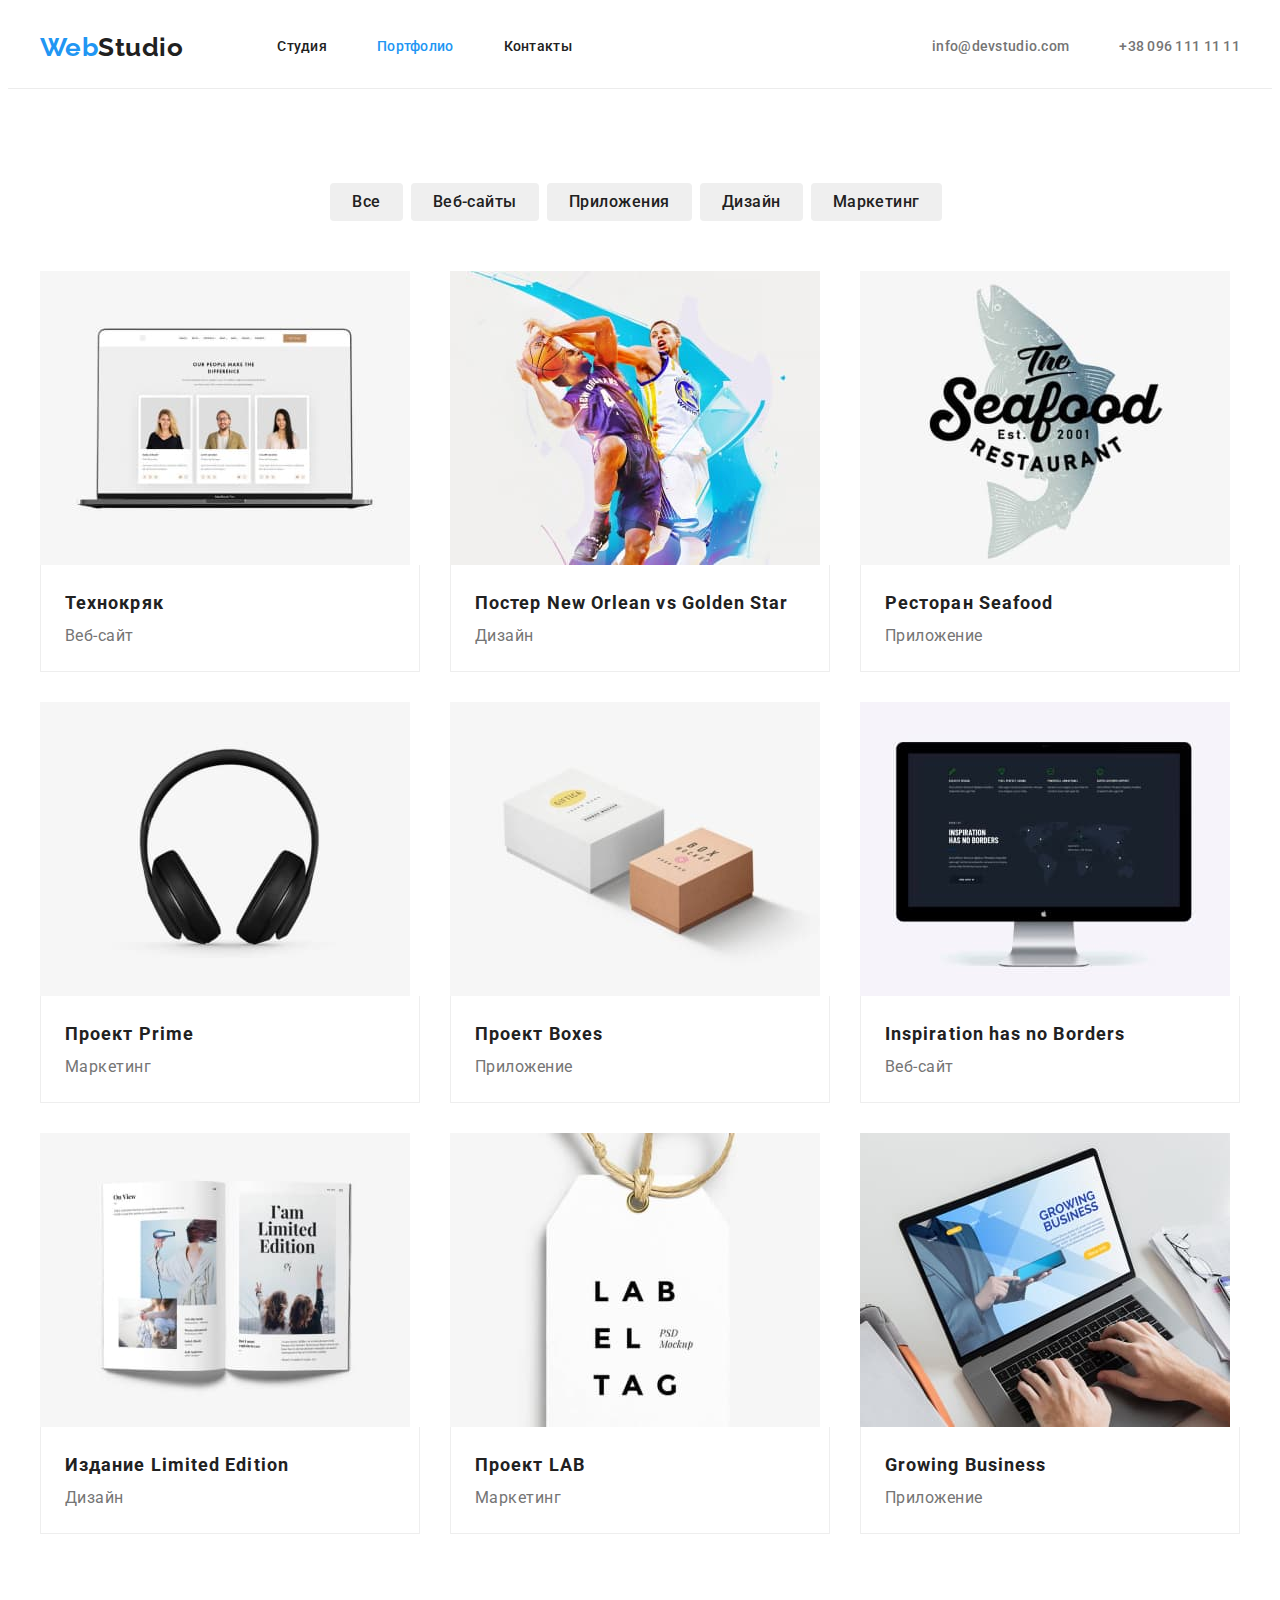
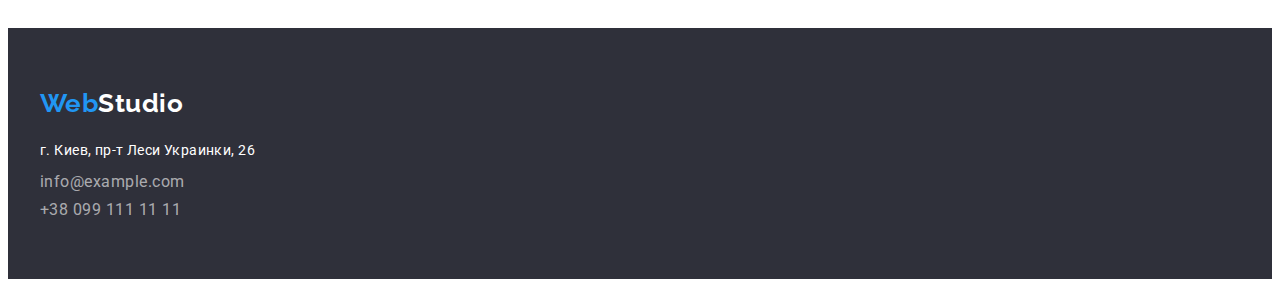
==== commit 7ec297ce: "fix after mentor check" ====
--- a/portfolio.html
+++ b/portfolio.html
@@ -27,8 +27,8 @@
                 </ul>
             </nav>
             <ul class="contact-list list">
-                <li><a class="link" href="mailto:info@devstudio.com">info@devstudio.com</a></li>
-                <li><a class="link" href="tel:+380961111111">+38 096 111 11 11</a></li>
+                <li class="contact-link"><a class="link" href="mailto:info@devstudio.com">info@devstudio.com</a></li>
+                <li class="contact-link"><a class="link" href="tel:+380961111111">+38 096 111 11 11</a></li>
             </ul>
         </div>
     </header>
--- a/css/styles.css
+++ b/css/styles.css
@@ -10,6 +10,11 @@
     color: var(--prime-color);
     background-color: var(--background-color);
     letter-spacing: 0.03em;
+}
+
+img {
+    display: block;
+    max-width: 100%;
 }
 
 p,
@@ -21,7 +26,7 @@
     margin-left: auto;
     margin-right: auto;
 }
-ul, {
+ul {
     margin: 0%;
     padding-left: 0%;
 }
@@ -30,14 +35,13 @@
     width: 1200px;
     margin: 0 auto;
     padding: 0 15px;
-
-    outline: solid tomato;
 }
 
 .header {
     padding-top: 24px;
     padding-bottom: 25px;
     background-color: var(--background-color);
+    border-bottom: 1px solid #ECECEC;
 }
 
 .header .container {
@@ -75,7 +79,7 @@
     margin-right: 50px;
 }
 
-.contact-list .link:first-child {
+.contact-list .contact-link:not(:last-child) {
     margin-right: 50px;
 }
 .logo-blue {
@@ -158,7 +162,7 @@
 
 /* ---------------------------------------------------features */
 .features { 
-    padding: 94px 0;
+    padding-top: 94px;
 }
 .visually-hidden {
     position: absolute;
@@ -178,13 +182,18 @@
     line-height: 1.14;
     text-transform: uppercase;
 
-    padding-bottom: 10px;
+    margin-bottom: 10px;
 }
 .feateres-list {
     list-style: none ;
     display: flex;
     gap: 30px;
 }
+
+.features-item {
+    width: 270px;
+}
+
 .featers-item:not(:last-child) {
     padding-right: 60px;
 }
@@ -205,15 +214,18 @@
     font-size: 36px;
     line-height: 1.17;
     text-align: center;
-    padding-bottom: 50px;
+    margin-bottom: 50px;
 }
 .busines-list {
     display: flex;
-    gap: 30px;
-}
+}
+
 .busines-item {
     list-style: none;
-
+}
+
+.busines-item:not(:last-child) {
+    margin-right: 30px;
 }
 
 /* ---------------------------------------------------------team */
@@ -231,7 +243,7 @@
 
     color: var(--prime-color);
 
-    padding-bottom: 50px;
+    margin-bottom: 50px;
 }
 .team-list {
     list-style: none;
@@ -257,7 +269,7 @@
     text-align: center;
     color: var(--prime-color);
 
-    padding-bottom: 10px;
+    margin-bottom: 10px;
 }
 
 .team-position {
@@ -316,6 +328,7 @@
 
 
 .portfolio-list {
+    padding-bottom: 94px;
     padding-left: 0;
     list-style: none;
     display: flex;
@@ -325,6 +338,7 @@
 }
 
 .portfolio-cards {
+
     flex-basis: calc((100% - 90px) / 3);
     margin-left: 30px;
     margin-top: 30px;
@@ -333,6 +347,9 @@
 
 .portfolio-items {
     padding: 20px 24px;
+    border-right: 1px solid #EEEEEE;
+    border-bottom: 1px solid #EEEEEE;
+    border-left: 1px solid #EEEEEE;
 }
 
 
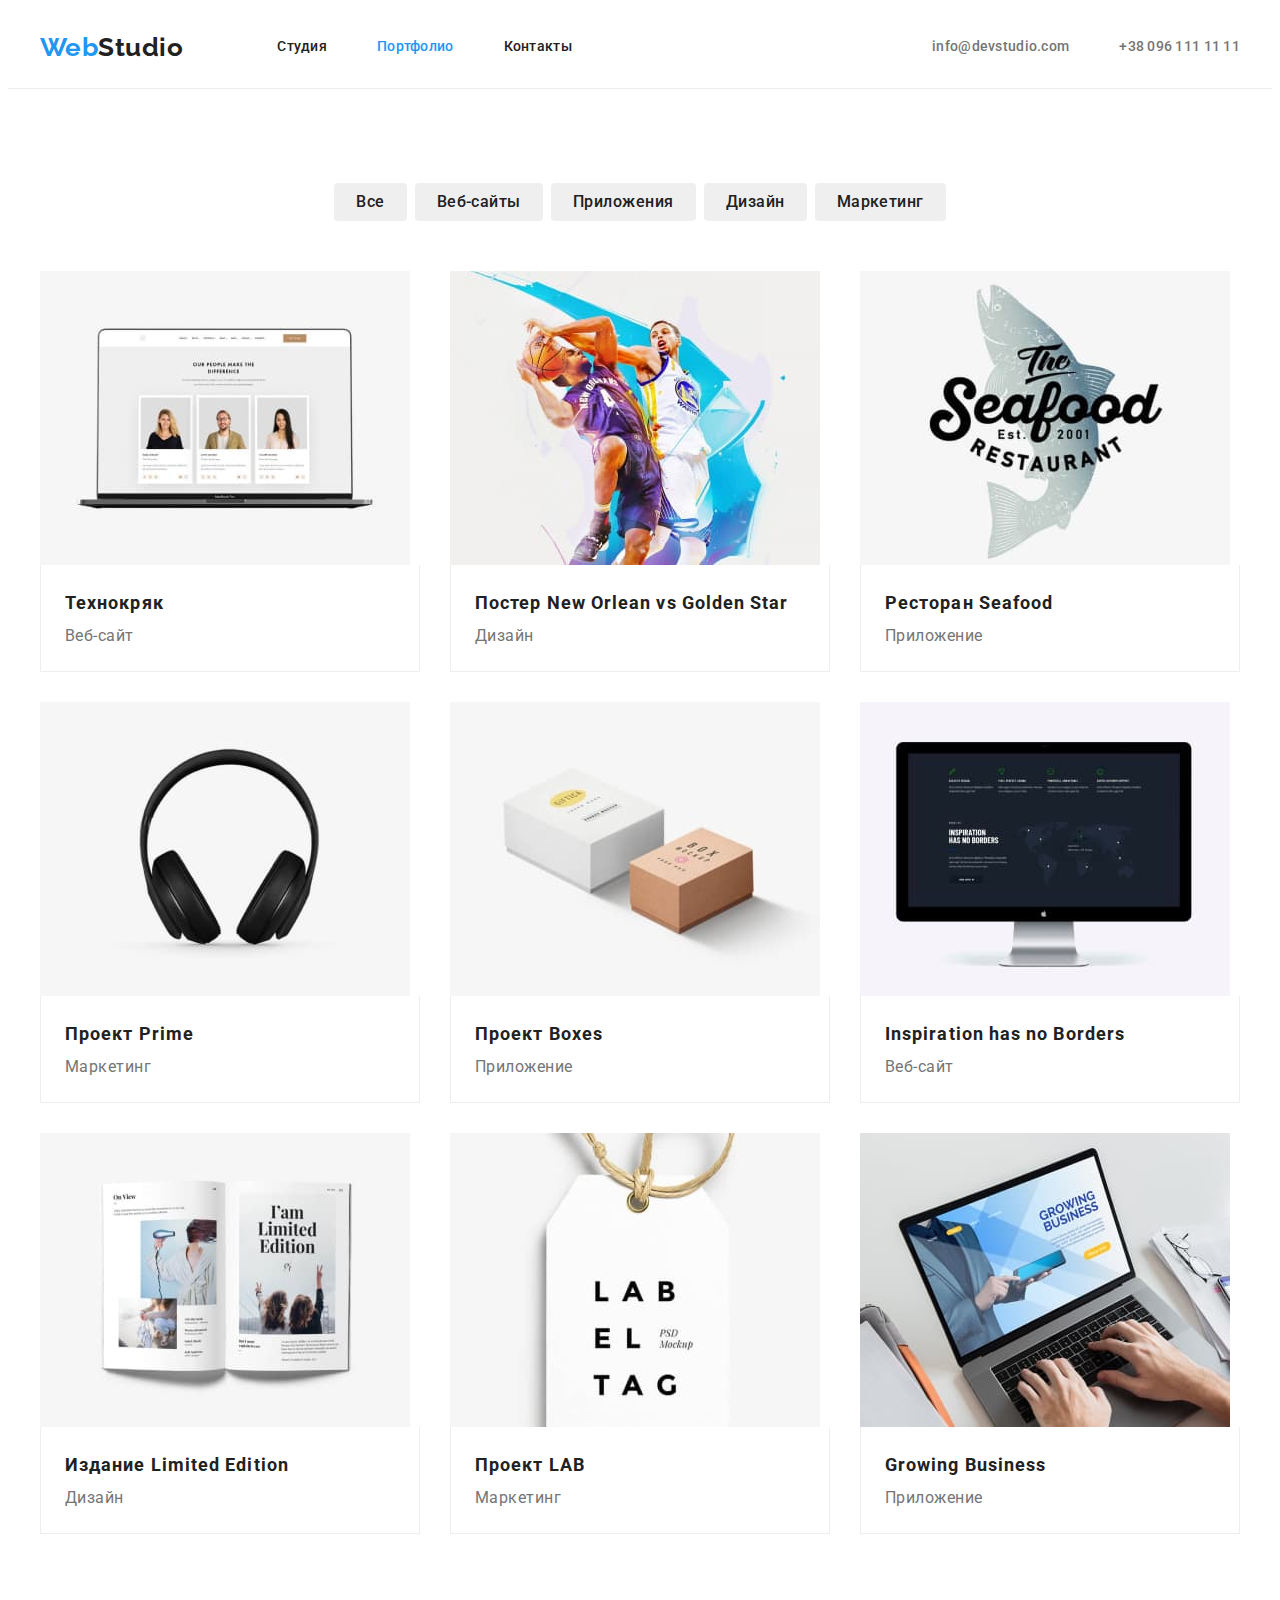
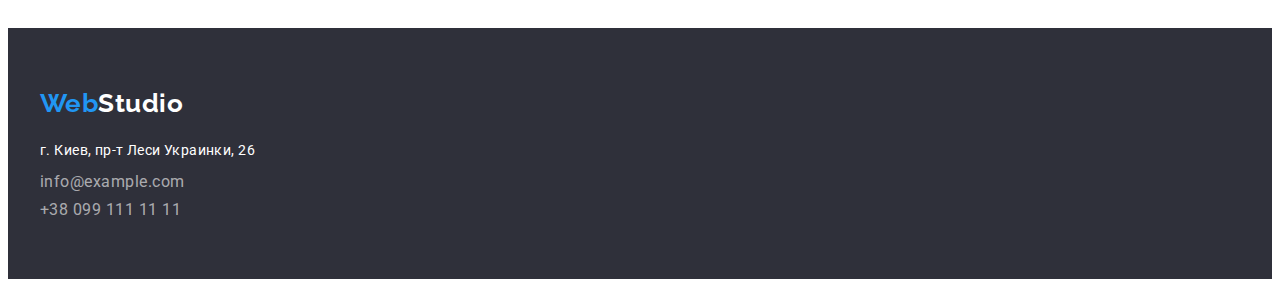
==== commit d7f072da: "another fix after menter check" ====
--- a/portfolio.html
+++ b/portfolio.html
@@ -1,130 +1,205 @@
 <!DOCTYPE html>
 <html lang="ru">
-<head>
-    <meta charset="UTF-8">
-    <meta http-equiv="X-UA-Compatible" content="IE=edge">
-    <meta name="viewport" content="width=device-width, initial-scale=1.0">
-    <link rel="preconnect" href="https://fonts.googleapis.com">
-    <link rel="preconnect" href="https://fonts.gstatic.com" crossorigin>
-    <link href="https://fonts.googleapis.com/css2?family=Montserrat:wght@400;700&family=Raleway:wght@700&family=Roboto:wght@400;500;700;900&display=swap" 
-    rel="stylesheet">
+  <head>
+    <meta charset="UTF-8" />
+    <meta http-equiv="X-UA-Compatible" content="IE=edge" />
+    <meta name="viewport" content="width=device-width, initial-scale=1.0" />
+    <link rel="preconnect" href="https://fonts.googleapis.com" />
+    <link rel="preconnect" href="https://fonts.gstatic.com" crossorigin />
+    <link
+      href="https://fonts.googleapis.com/css2?family=Montserrat:wght@400;700&family=Raleway:wght@700&family=Roboto:wght@400;500;700;900&display=swap"
+      rel="stylesheet"
+    />
     <!-- <link rel="stylesheet" href="prettier.json"> -->
-    <link rel="stylesheet" href="https://cdnjs.cloudflare.com/ajax/libs/modern-normalize/1.1.0/modern-normalize.min.css" 
-    integrity="sha512-wpPYUAdjBVSE4KJnH1VR1HeZfpl1ub8YT/NKx4PuQ5NmX2tKuGu6U/JRp5y+Y8XG2tV+wKQpNHVUX03MfMFn9Q==" 
-    crossorigin="anonymous" referrerpolicy="no-referrer" />
-    <link rel="stylesheet" href="./css/styles.css">
+    <link
+      rel="stylesheet"
+      href="https://cdnjs.cloudflare.com/ajax/libs/modern-normalize/1.1.0/modern-normalize.min.css"
+      integrity="sha512-wpPYUAdjBVSE4KJnH1VR1HeZfpl1ub8YT/NKx4PuQ5NmX2tKuGu6U/JRp5y+Y8XG2tV+wKQpNHVUX03MfMFn9Q=="
+      crossorigin="anonymous"
+      referrerpolicy="no-referrer"
+    />
+    <link rel="stylesheet" href="./css/styles.css" />
     <title>Web Studio</title>
-</head>
-<body>
-    <header class="header"> 
+  </head>
+  <body>
+    <header class="header">
+      <div class="container">
+        <a class="logo" href="./index.html"
+          ><span class="logo-blue">Web</span>Studio</a
+        >
+        <nav class="navigation">
+          <ul class="navigation-list list">
+            <li class="navigation-item">
+              <a class="link" href="./index.html">Студия</a>
+            </li>
+            <li class="navigation-item">
+              <a class="link curent" href="./portfolio.html">Портфолио</a>
+            </li>
+            <li class="navigation-item">
+              <a class="link" href="">Контакты</a>
+            </li>
+          </ul>
+        </nav>
+        <ul class="contact-list list">
+          <li class="contact-link">
+            <a class="link" href="mailto:info@devstudio.com"
+              >info@devstudio.com</a
+            >
+          </li>
+          <li class="contact-link">
+            <a class="link" href="tel:+380961111111">+38 096 111 11 11</a>
+          </li>
+        </ul>
+      </div>
+    </header>
+    <main>
+      <section class="portfolio">
         <div class="container">
-            <a class="logo" href="./index.html"><span class="logo-blue">Web</span>Studio</a>
-            <nav class="navigation">
-                <ul class="navigation-list list">
-                    <li class="navigation-item"><a class="link" href="./index.html">Студия</a></li>
-                    <li class="navigation-item"><a class="link curent" href="./portfolio.html">Портфолио</a></li>
-                    <li class="navigation-item"><a class="link" href="">Контакты</a></li>
-                </ul>
-            </nav>
-            <ul class="contact-list list">
-                <li class="contact-link"><a class="link" href="mailto:info@devstudio.com">info@devstudio.com</a></li>
-                <li class="contact-link"><a class="link" href="tel:+380961111111">+38 096 111 11 11</a></li>
-            </ul>
+          <h1 class="visually-hidden">Портфолио</h1>
+          <ul class="filter-list">
+            <li class="filter-item">
+              <button class="filter-btn" type="button">Все</button>
+            </li>
+            <li class="filter-item">
+              <button class="filter-btn" type="button">Веб-сайты</button>
+            </li>
+            <li class="filter-item">
+              <button class="filter-btn" type="button">Приложения</button>
+            </li>
+            <li class="filter-item">
+              <button class="filter-btn" type="button">Дизайн</button>
+            </li>
+            <li class="filter-item">
+              <button class="filter-btn" type="button">Маркетинг</button>
+            </li>
+          </ul>
+          <ul class="portfolio-list">
+            <li class="portfolio-cards">
+              <a class="link" href=""
+                ><img
+                  src="./images/tech.jpg"
+                  alt="браузер на ноуте"
+                  width="370"
+              /></a>
+              <div class="portfolio-items">
+                <h2 class="portfolio-title">Технокряк</h2>
+                <p class="portfolio-text">Веб-сайт</p>
+              </div>
+            </li>
+            <li class="portfolio-cards">
+              <a class="link" href=""
+                ><img src="./images/basketball.jpg" alt="баскетбол" width="370"
+              /></a>
+              <div class="portfolio-items">
+                <h2 class="portfolio-title">
+                  Постер New Orlean vs Golden Star
+                </h2>
+                <p class="portfolio-text">Дизайн</p>
+              </div>
+            </li>
+            <li class="portfolio-cards">
+              <a class="link" href=""
+                ><img src="./images/seafood.jpg" alt="сиафуд лого" width="370"
+              /></a>
+              <div class="portfolio-items">
+                <h2 class="portfolio-title">Ресторан Seafood</h2>
+                <p class="portfolio-text">Приложение</p>
+              </div>
+            </li>
+            <li class="portfolio-cards">
+              <a class="link" href=""
+                ><img src="./images/prime.jpg" alt="наушники" width="370" />
+              </a>
+              <div class="portfolio-items">
+                <h2 class="portfolio-title">Проект Prime</h2>
+                <p class="portfolio-text">Маркетинг</p>
+              </div>
+            </li>
+            <li class="portfolio-cards">
+              <a class="link" href=""
+                ><img src="./images/boxes.jpg" alt="коробки" width="370"
+              /></a>
+              <div class="portfolio-items">
+                <h2 class="portfolio-title">Проект Boxes</h2>
+                <p class="portfolio-text">Приложение</p>
+              </div>
+            </li>
+            <li class="portfolio-cards">
+              <a class="link" href=""
+                ><img
+                  src="./images/insperation.jpg"
+                  alt="моноблок эпл"
+                  width="370"
+              /></a>
+              <div class="portfolio-items">
+                <h2 class="portfolio-title">Inspiration has no Borders</h2>
+                <p class="portfolio-text">Веб-сайт</p>
+              </div>
+            </li>
+            <li class="portfolio-cards">
+              <a class="link" href=""
+                ><img src="./images/limited.jpg" alt="журнал" width="370"
+              /></a>
+              <div class="portfolio-items">
+                <h2 class="portfolio-title">Издание Limited Edition</h2>
+                <p class="portfolio-text">Дизайн</p>
+              </div>
+            </li>
+            <li class="portfolio-cards">
+              <a class="link" href=""
+                ><img src="./images/lab.jpg" alt="бирка" width="370"
+              /></a>
+              <div class="portfolio-items">
+                <h2 class="portfolio-title">Проект LAB</h2>
+                <p class="portfolio-text">Маркетинг</p>
+              </div>
+            </li>
+            <li class="portfolio-cards">
+              <a class="link" href=""
+                ><img
+                  src="./images/busines.jpg"
+                  alt="работа на ноутбуке"
+                  width="370"
+              /></a>
+              <div class="portfolio-items">
+                <h2 class="portfolio-title">Growing Business</h2>
+                <p class="portfolio-text">Приложение</p>
+              </div>
+            </li>
+          </ul>
         </div>
-    </header>
-        <main>
-            <section>
-                <div class="container"> 
-                    <h1 class="visually-hidden">Портфолио</h1>
-                    <ul class="filter-list">
-                        <li><button class="filter-btn" type="button">Все</button></li>
-                        <li><button class="filter-btn" type="button">Веб-сайты</button></li>
-                        <li><button class="filter-btn" type="button">Приложения</button></li>
-                        <li><button class="filter-btn" type="button">Дизайн</button></li>
-                        <li><button class="filter-btn" type="button">Маркетинг</button></li>
-                    </ul>
-                    <ul class="portfolio-list">
-                        <li class="portfolio-cards">
-                            <a class="link" href=""><img src="./images/tech.jpg" alt="браузер на ноуте" width="370"></a>
-                                <div class="portfolio-items"><h2 class="portfolio-title">Технокряк</h2>
-                                    <p class="portfolio-text">Веб-сайт</p>
-                                </div>
-                        </li>
-                        <li class="portfolio-cards">
-                            <a class="link" href=""><img src="./images/basketball.jpg" alt="баскетбол" width="370"></a>
-                                <div class="portfolio-items">
-                                    <h2 class="portfolio-title">Постер New Orlean vs Golden Star</h2>
-                                    <p class="portfolio-text">Дизайн</p>
-                                </div>
-                        </li>
-                        <li class="portfolio-cards">
-                            <a class="link" href=""><img src="./images/seafood.jpg" alt="сиафуд лого" width="370"></a>
-                                <div class="portfolio-items">
-                                    <h2 class="portfolio-title">Ресторан Seafood</h2>
-                                    <p class="portfolio-text">Приложение</p>
-                                </div>
-                        </li>
-                        <li class="portfolio-cards">
-                            <a class="link" href=""><img src="./images/prime.jpg" alt="наушники" width="370">
-                            </a>
-                                <div class="portfolio-items">
-                                    <h2 class="portfolio-title">Проект Prime</h2>
-                                    <p class="portfolio-text">Маркетинг</p> 
-                                </div>
-                        </li>
-                        <li class="portfolio-cards">
-                            <a class="link" href=""><img src="./images/boxes.jpg" alt="коробки" width="370"></a>
-                                <div class="portfolio-items">
-                                    <h2 class="portfolio-title">Проект Boxes</h2>
-                                    <p class="portfolio-text">Приложение</p>
-                                </div>
-                        </li>
-                        <li class="portfolio-cards">
-                            <a class="link" href=""><img src="./images/insperation.jpg" alt="моноблок эпл" width="370"></a>
-                                <div class="portfolio-items">
-                                    <h2 class="portfolio-title">Inspiration has no Borders</h2>
-                                    <p class="portfolio-text">Веб-сайт</p>
-                                </div>
-                        </li>
-                        <li class="portfolio-cards">
-                            <a class="link" href=""><img src="./images/limited.jpg" alt="журнал" width="370"></a>
-                                <div class="portfolio-items">
-                                    <h2 class="portfolio-title">Издание Limited Edition</h2>
-                                    <p class="portfolio-text">Дизайн</p>
-                                </div>
-                        </li>
-                        <li class="portfolio-cards">
-                            <a class="link" href=""><img src="./images/lab.jpg" alt="бирка" width="370"></a>
-                                <div class="portfolio-items">
-                                    <h2 class="portfolio-title">Проект LAB</h2>
-                                    <p class="portfolio-text">Маркетинг</p>
-                                </div>
-                        </li>
-                        <li class="portfolio-cards">
-                            <a class="link" href=""><img src="./images/busines.jpg" alt="работа на ноутбуке" width="370"></a>
-                                <div class="portfolio-items">
-                                    <h2 class="portfolio-title">Growing Business</h2>
-                                    <p class="portfolio-text">Приложение</p>
-                                </div>
-                        </li>
-                    </ul>
-            </div>
-        </section>
+      </section>
     </main>
     <footer>
-        <div class="container"> 
-            <a class="logo" href="./index.html"><span class="logo-blue">Web</span>Studio</a>
-            <address>
-            <ul class="adress-list">
-                <li class="adress-item adress">
-                    <a class="link" href="https://goo.gl/maps/iJpznAyeSHseySaG7" target="_blank" rel="noreferrer noopener nofollow" >
-                    г. Киев, пр-т Леси Украинки, 26</a></li>
-                <li class="adress-item"><a class="link contact" href="mailto:info@example.com">info@example.com</a></li>
-                <li class="adress-item"><a class="link contact" href="tel:+380991111111">+38 099 111 11 11</a></li>
-            </ul>
+      <div class="container">
+        <a class="logo" href="./index.html"
+          ><span class="logo-blue">Web</span>Studio</a
+        >
+        <address>
+          <ul class="adress-list">
+            <li class="adress-item adress">
+              <a
+                class="link"
+                href="https://goo.gl/maps/iJpznAyeSHseySaG7"
+                target="_blank"
+                rel="noreferrer noopener nofollow"
+              >
+                г. Киев, пр-т Леси Украинки, 26</a
+              >
+            </li>
+            <li class="adress-item">
+              <a class="link contact" href="mailto:info@example.com"
+                >info@example.com</a
+              >
+            </li>
+            <li class="adress-item">
+              <a class="link contact" href="tel:+380991111111"
+                >+38 099 111 11 11</a
+              >
+            </li>
+          </ul>
         </address>
-    </div>
+      </div>
     </footer>
-    
-</body>
-</html>+  </body>
+</html>
--- a/css/styles.css
+++ b/css/styles.css
@@ -1,390 +1,387 @@
 :root {
-    --secondary-color: #757575;
-    --prime-color: #212121;
-    --accent-color: #2196F3;
-    --background-color: #ffffff;
+  --secondary-color: #757575;
+  --prime-color: #212121;
+  --accent-color: #2196f3;
+  --background-color: #ffffff;
 }
 
 body {
-    font-family:Roboto, sans-serif;
-    color: var(--prime-color);
-    background-color: var(--background-color);
-    letter-spacing: 0.03em;
+  font-family: Roboto, sans-serif;
+  color: var(--prime-color);
+  background-color: var(--background-color);
+  letter-spacing: 0.03em;
 }
 
 img {
-    display: block;
-    max-width: 100%;
+  display: block;
+  max-width: 100%;
 }
 
 p,
 h1,
-h2, 
+h2,
 h4,
 h3 {
-    margin: 0;
-    margin-left: auto;
-    margin-right: auto;
+  margin: 0;
+  margin-left: auto;
+  margin-right: auto;
 }
 ul {
-    margin: 0%;
-    padding-left: 0%;
+  margin: 0%;
+  padding-left: 0%;
 }
 
 .container {
-    width: 1200px;
-    margin: 0 auto;
-    padding: 0 15px;
+  width: 1200px;
+  margin: 0 auto;
+  padding: 0 15px;
 }
 
 .header {
-    padding-top: 24px;
-    padding-bottom: 25px;
-    background-color: var(--background-color);
-    border-bottom: 1px solid #ECECEC;
+  padding-top: 24px;
+  padding-bottom: 25px;
+  background-color: var(--background-color);
+  border-bottom: 1px solid #ececec;
 }
 
 .header .container {
-    display: flex;
-    align-items: center;
+  display: flex;
+  align-items: center;
 }
 
 /* Header */
 
-.logo { 
-    text-decoration: none;
-    font-family: "Raleway";
-    font-weight: 700;
-    font-size: 26px;
-    line-height: 1.19;
-    color: #212121;
-
-    margin-right: 94px;
+.logo {
+  text-decoration: none;
+  font-family: "Raleway";
+  font-weight: 700;
+  font-size: 26px;
+  line-height: 1.19;
+  color: #212121;
+
+  margin-right: 94px;
 }
 
 .navigation,
 .navigation-list {
-    list-style: none;
-    font-weight: 500;
-    font-size: 14px;
-    line-height: 1.14;
-    letter-spacing: 0.02em;
+  list-style: none;
+  font-weight: 500;
+  font-size: 14px;
+  line-height: 1.14;
+  letter-spacing: 0.02em;
 }
 
 .navigation-list {
-    display: flex;
+  display: flex;
 }
 
 .navigation-item:not(:last-child) {
-    margin-right: 50px;
+  margin-right: 50px;
 }
 
 .contact-list .contact-link:not(:last-child) {
-    margin-right: 50px;
+  margin-right: 50px;
 }
 .logo-blue {
-    color: var(--accent-color);
+  color: var(--accent-color);
 }
 
 .link {
-    text-decoration: none;
-    color: var(--secondary-color);
-    
-}
-
-.navigation-item>.link {
-    color: var(--prime-color);
-}
-
-.navigation-item>.curent {
-    color: var(--accent-color);
+  text-decoration: none;
+  color: var(--secondary-color);
+}
+
+.navigation-item > .link {
+  color: var(--prime-color);
+}
+
+.navigation-item > .curent {
+  color: var(--accent-color);
 }
 
 .link:hover,
 .link:focus {
-    color: var(--accent-color);
-}
-
+  color: var(--accent-color);
+}
 
 .contact-list {
-    list-style: none;
-    font-weight: 500;
-    font-size: 14px;
-    line-height: 1.14;
-    letter-spacing: 0.02em;
-
-    color: var(--secondary-color);
-    display: flex;
-    margin-left: auto;
+  list-style: none;
+  font-weight: 500;
+  font-size: 14px;
+  line-height: 1.14;
+  letter-spacing: 0.02em;
+
+  color: var(--secondary-color);
+  display: flex;
+  margin-left: auto;
 }
 
 /* -----------------------------------------------Hero */
-.hero { 
-    background-color:#2F303A;
-    padding: 200px 0;
-    text-align: center;
-}
-.hero-title {    
-    font-style: normal;    
-    font-weight: 900;    
-    font-size: 44px;    
-    line-height: 1.36;
-    text-align: center;    
-    letter-spacing: 0.06em;    
-    text-transform: uppercase;    
-    color: #FFFFFF;
-    text-align: center;
-
-    width: 696px;
-    margin-bottom: 30px;
+.hero {
+  background-color: #2f303a;
+  padding: 200px 0;
+  text-align: center;
+}
+.hero-title {
+  font-style: normal;
+  font-weight: 900;
+  font-size: 44px;
+  line-height: 1.36;
+  text-align: center;
+  letter-spacing: 0.06em;
+  text-transform: uppercase;
+  color: #ffffff;
+  text-align: center;
+
+  width: 696px;
+  margin-bottom: 30px;
 }
 .hero-btn {
-    font-family: inherit;
-    background: var(--accent-color);
-    box-shadow: 0px 4px 4px rgba(0, 0, 0, 0.15);
-    border-radius: 4px;
-    border: none;
-    min-width: 200px;
-    padding: 10px 32px;
-
-    font-weight: 700;
-    font-size: 16px;
-    line-height: 1.88;
-    letter-spacing: 0.06em;
-    color: #FFFFFF;
-
-    cursor: pointer;
+  font-family: inherit;
+  background: var(--accent-color);
+  box-shadow: 0px 4px 4px rgba(0, 0, 0, 0.15);
+  border-radius: 4px;
+  border: none;
+  min-width: 200px;
+  padding: 10px 32px;
+
+  font-weight: 700;
+  font-size: 16px;
+  line-height: 1.88;
+  letter-spacing: 0.06em;
+  color: #ffffff;
+
+  cursor: pointer;
 }
 .hero-btn:hover,
 .hero-btn:focus {
-    background-color: #188CE8;
+  background-color: #188ce8;
 }
 
 /* ---------------------------------------------------features */
-.features { 
-    padding-top: 94px;
+.features {
+  padding-top: 94px;
 }
 .visually-hidden {
-    position: absolute;
-    white-space: nowrap;
-    width: 1px;
-    height: 1px;
-    overflow: hidden;
-    border: 0;
-    padding: 0;
-    clip: rect(0 0 0 0);
-    clip-path: inset(50%);
-    margin: -1px;
+  position: absolute;
+  white-space: nowrap;
+  width: 1px;
+  height: 1px;
+  overflow: hidden;
+  border: 0;
+  padding: 0;
+  clip: rect(0 0 0 0);
+  clip-path: inset(50%);
+  margin: -1px;
 }
 .features-title {
-    font-weight: 700;
-    font-size: 14px;
-    line-height: 1.14;
-    text-transform: uppercase;
-
-    margin-bottom: 10px;
+  font-weight: 700;
+  font-size: 14px;
+  line-height: 1.14;
+  text-transform: uppercase;
+
+  margin-bottom: 10px;
 }
 .feateres-list {
-    list-style: none ;
-    display: flex;
-    gap: 30px;
+  list-style: none;
+  display: flex;
+  gap: 30px;
 }
 
 .features-item {
-    width: 270px;
+  width: 270px;
 }
 
 .featers-item:not(:last-child) {
-    padding-right: 60px;
+  padding-right: 60px;
 }
 
 .features-text {
-    font-size: 14px;
-    line-height: 1.71;
-    letter-spacing: 0.03em;
-    color: var(--secondary-color);
+  font-size: 14px;
+  line-height: 1.71;
+  letter-spacing: 0.03em;
+  color: var(--secondary-color);
 }
 
 /* -----------------------------------------------------Чем мы занимаемся */
 .busines {
-    padding: 94px 0;
+  padding: 94px 0;
 }
 .busines-title {
-    font-weight: 700;
-    font-size: 36px;
-    line-height: 1.17;
-    text-align: center;
-    margin-bottom: 50px;
+  font-weight: 700;
+  font-size: 36px;
+  line-height: 1.17;
+  text-align: center;
+  margin-bottom: 50px;
 }
 .busines-list {
-    display: flex;
+  display: flex;
 }
 
 .busines-item {
-    list-style: none;
+  list-style: none;
 }
 
 .busines-item:not(:last-child) {
-    margin-right: 30px;
+  margin-right: 30px;
 }
 
 /* ---------------------------------------------------------team */
-.team { 
-    background-color: 
-    #F5F4FA;
-    padding: 94px 0;
+.team {
+  background-color: #f5f4fa;
+  padding: 94px 0;
 }
 .team-title {
-    font-weight: 700;
-    font-size: 36px;
-    line-height: 1.17;
-    text-align: center;
-    letter-spacing: 0.03em;
-
-    color: var(--prime-color);
-
-    margin-bottom: 50px;
+  font-weight: 700;
+  font-size: 36px;
+  line-height: 1.17;
+  text-align: center;
+  letter-spacing: 0.03em;
+
+  color: var(--prime-color);
+
+  margin-bottom: 50px;
 }
 .team-list {
-    list-style: none;
-    display: flex;
+  list-style: none;
+  display: flex;
 }
 .team-member:not(:last-child) {
-    margin-right: 30px;
+  margin-right: 30px;
 }
 
 .team-member {
-    background-color: var(--background-color);
+  background-color: var(--background-color);
 }
 
 .worker {
-    padding-top: 30px;
-    padding-bottom: 30px;
-    text-align: center;
+  padding-top: 30px;
+  padding-bottom: 30px;
+  text-align: center;
 }
 .team-member-name {
-    font-weight: 500;
-    font-size: 16px;
-    line-height: 1.19;
-    text-align: center;
-    color: var(--prime-color);
-
-    margin-bottom: 10px;
+  font-weight: 500;
+  font-size: 16px;
+  line-height: 1.19;
+  text-align: center;
+  color: var(--prime-color);
+
+  margin-bottom: 10px;
 }
 
 .team-position {
-    line-height: 1.19;
-    text-align: center;
-    color: var(--secondary-color);
-}
- /* ------------------------------------------------------------------footer */
+  line-height: 1.19;
+  text-align: center;
+  color: var(--secondary-color);
+}
+/* ------------------------------------------------------------------footer */
 footer {
-    background-color: #2F303A;
-    padding-top: 60px;
-    padding-bottom: 60px;
+  background-color: #2f303a;
+  padding-top: 60px;
+  padding-bottom: 60px;
 }
 address {
-    font-style: normal;
-    margin-top: 20px;
-}
-
-.adress-list { 
-    list-style: none;
-    display: flex;
-    flex-direction: column;
-    gap: 9px;
-    
-    padding-left: 0;
-}
-.adress>.link {
-    font-size: 14px;
-    line-height: 1.71;
-    letter-spacing: 0.03em;
-    color: #FFFFFF;
-
+  font-style: normal;
+  margin-top: 20px;
+}
+
+.adress-list {
+  list-style: none;
+  display: flex;
+  flex-direction: column;
+  gap: 9px;
+
+  padding-left: 0;
+}
+.adress > .link {
+  font-size: 14px;
+  line-height: 1.71;
+  letter-spacing: 0.03em;
+  color: #ffffff;
 }
 .contact {
-color: rgba(255, 255, 255, 0.6);
+  color: rgba(255, 255, 255, 0.6);
 }
 footer .logo {
-    color: #FFFFFF;
+  color: #ffffff;
+  margin-right: 0;
 }
 
 /* =================================================Portfolio */
 
+.portfolio {
+  padding-top: 94px;
+  padding-bottom: 94px;
+}
+
 .portfolio-title {
-    font-weight: 700;
-    font-size: 18px;
-    line-height: 2;
-    letter-spacing: 0.06em;
-    color: var(--prime-color);
+  font-weight: 700;
+  font-size: 18px;
+  line-height: 2;
+  letter-spacing: 0.06em;
+  color: var(--prime-color);
 }
 
 .portfolio-text {
-line-height: 1.88;
-letter-spacing: 0.03em;
-color: var(--secondary-color);
-}
-
+  line-height: 1.88;
+  letter-spacing: 0.03em;
+  color: var(--secondary-color);
+}
 
 .portfolio-list {
-    padding-bottom: 94px;
-    padding-left: 0;
-    list-style: none;
-    display: flex;
-    flex-wrap: wrap;
-    margin-left: -30px;
-    margin-top: -30px;
+  padding-left: 0;
+  list-style: none;
+  display: flex;
+  flex-wrap: wrap;
+  margin-left: -30px;
+  margin-top: -30px;
 }
 
 .portfolio-cards {
-
-    flex-basis: calc((100% - 90px) / 3);
-    margin-left: 30px;
-    margin-top: 30px;
-
+  flex-basis: calc((100% - 90px) / 3);
+  margin-left: 30px;
+  margin-top: 30px;
 }
 
 .portfolio-items {
-    padding: 20px 24px;
-    border-right: 1px solid #EEEEEE;
-    border-bottom: 1px solid #EEEEEE;
-    border-left: 1px solid #EEEEEE;
-}
-
+  padding: 20px 24px;
+  border-right: 1px solid #eeeeee;
+  border-bottom: 1px solid #eeeeee;
+  border-left: 1px solid #eeeeee;
+}
 
 .filter-list {
-    display: flex;
-    text-decoration: none;
-    list-style: none;
-    margin-bottom: 50px;
-    margin-top: 94px;
-    justify-content: center;
+  display: flex;
+  text-decoration: none;
+  list-style: none;
+  margin-bottom: 50px;
+  justify-content: center;
 }
 
 .filter-btn {
-    font-family: inherit;
-    font-weight: 500;
-    font-size: 16px;
-    line-height: 1.62;
-    text-align: center;
-    letter-spacing: 0.03em;
-    color: var(--prime-color);
-    border-radius: 4px;
-    border: none;
-
-    cursor: pointer;
-    padding: 6px 22px;
-    margin-right: 8px;
-}
-
-
+  font-family: inherit;
+  font-weight: 500;
+  font-size: 16px;
+  line-height: 1.62;
+  text-align: center;
+  letter-spacing: 0.03em;
+  color: var(--prime-color);
+  border-radius: 4px;
+  border: none;
+
+  cursor: pointer;
+  padding: 6px 22px;
+}
+
+.filter-item:not(:last-child) {
+  margin-right: 8px;
+}
 
 .filter-btn:hover,
 .filter-btn:focus {
-    color: #ffffff;
-    background: #2196F3;
-
-    box-shadow: 0px 3px 1px rgba(0, 0, 0, 0.1), 0px 1px 2px rgba(0, 0, 0, 0.08), 0px 2px 2px rgba(0, 0, 0, 0.12);
-}
-
+  color: #ffffff;
+  background: #2196f3;
+
+  box-shadow: 0px 3px 1px rgba(0, 0, 0, 0.1), 0px 1px 2px rgba(0, 0, 0, 0.08),
+    0px 2px 2px rgba(0, 0, 0, 0.12);
+}
